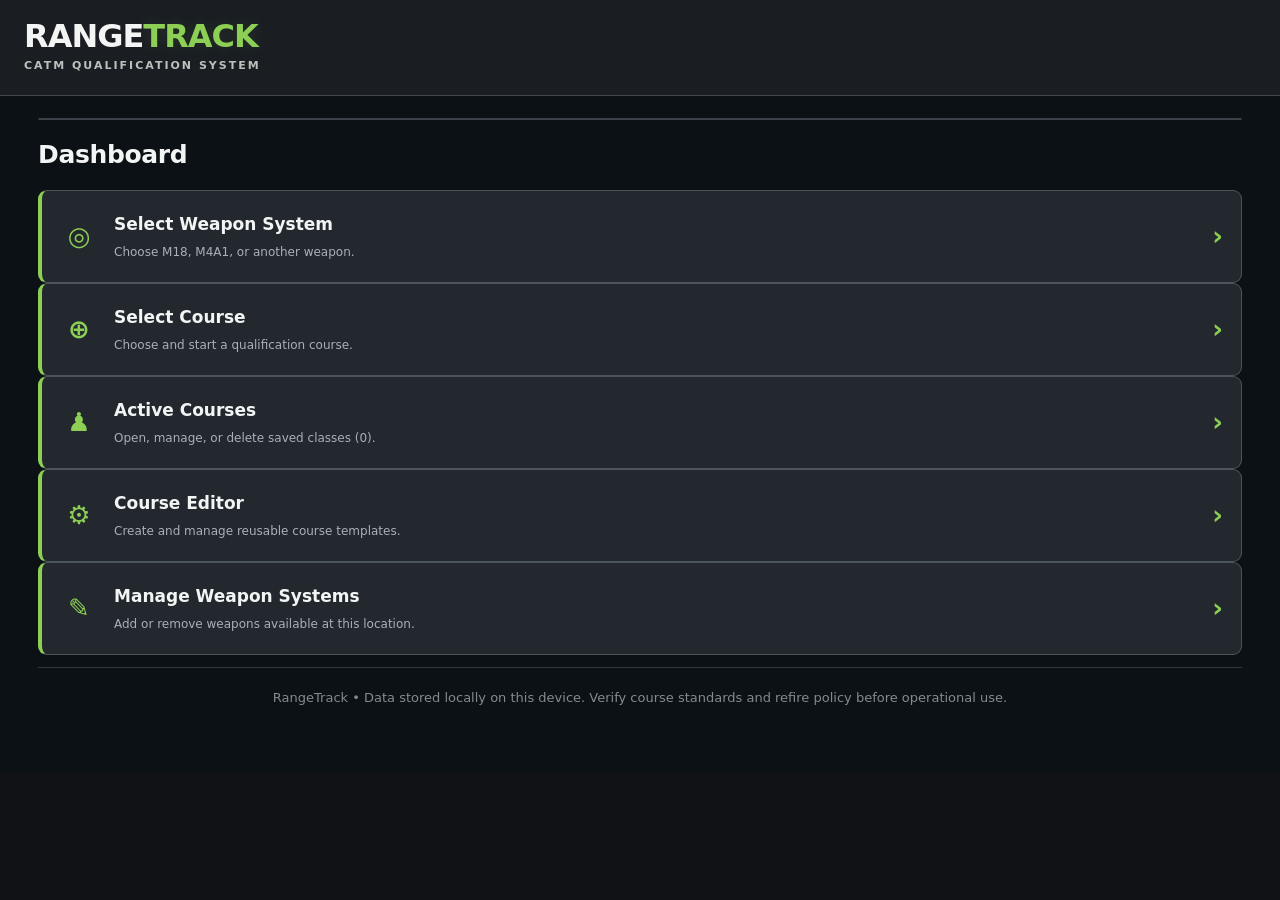
==== index.html @ b876664d "feat: initialize offline app cache after modules load" ====
<!doctype html><html lang="en"><head><meta charset="utf-8"><meta name="viewport" content="width=device-width,initial-scale=1,viewport-fit=cover"><meta name="theme-color" content="#101215"><title>RangeTrack | CATM Qualification System</title><link rel="stylesheet" href="css/main.css">
<link rel="stylesheet" id="rangetrack-export-styles" href="css/exports.css">
</head><body><header class="brand-header"><div class="brand-inner"><div class="brand-text"><h1>RANGE<span>TRACK</span></h1><div class="brand-sub">CATM QUALIFICATION SYSTEM</div></div></div></header><main><div id="nav" class="tabs"></div><div id="app"></div><div class="footer">RangeTrack • Data stored locally on this device. Verify course standards and refire policy before operational use.</div></main><script src="js/core.js"></script>
<script src="js/sessions.js"></script>
<script src="js/dashboard.js"></script>
<script src="js/course-editor.js"></script>
<script src="js/roster.js"></script>
<script src="js/scoring.js"></script>
<script src="js/reports.js"></script>
<script src="js/totals.js"></script>
<script src="js/bootstrap.js"></script></body></html>
---- css/main.css ----
:root{font-family:system-ui,-apple-system,"Segoe UI",sans-serif;color-scheme:dark;--bg:#101215;--surface:#1c2025;--surface2:#252a30;--inset:#121519;--line:#3b4249;--text:#f3f5f4;--muted:#a8b1b7;--olive:#8ccf54;--olive-dark:#12331b;background:var(--bg);color:var(--text)}
*{box-sizing:border-box}
html,body{margin:0;min-height:100%;background:var(--bg);color:var(--text)}
body{font-size:14px;line-height:1.5}
.brand-header{background:#1a1e23;border-bottom:1px solid #41474b;padding:20px 24px}
.brand-inner{max-width:1240px;margin:auto;display:flex;justify-content:space-between;align-items:center}
.brand-text h1{font-size:32px;line-height:1;letter-spacing:-1px;margin:0 0 6px;font-weight:900}
.brand-text h1 span{color:var(--olive)}
.brand-sub{font-size:11px;font-weight:750;letter-spacing:2px;color:#b9c2bc}
main{max-width:1240px;margin:0 auto;padding:22px 18px 45px}
h2{font-size:21px;letter-spacing:-.35px;line-height:1.25;margin:0 0 12px;color:var(--text)}
h3{font-size:16px;margin:14px 0 9px}
p{margin:8px 0 13px}
.muted,.footer{color:var(--muted);font-size:13px}
.small{font-size:12px}.row{display:flex;align-items:center;flex-wrap:wrap;gap:10px}.between{justify-content:space-between}
.grid{display:grid;grid-template-columns:repeat(auto-fit,minmax(160px,1fr));gap:14px}
.panel{background:var(--surface);border:1px solid var(--line);border-radius:10px;padding:20px;margin:0 0 16px;box-shadow:0 4px 18px #0003}
label{font-size:13px;color:#dce2dd;font-weight:650;display:grid;gap:6px}
input,select,textarea{width:100%;min-width:0;background:var(--inset);border:1px solid #515c62;border-radius:7px;color:var(--text);padding:11px;font:inherit;min-height:44px}
input[type=number]{font-variant-numeric:tabular-nums}
input:focus-visible,select:focus-visible,button:focus-visible{outline:2px solid #8cff70;outline-offset:2px}
input::placeholder{color:#7f898d}
button{font:inherit;font-size:13px;font-weight:750;min-height:43px;padding:10px 15px;border-radius:7px;border:1px solid #566064;background:#2b3338;color:var(--text);cursor:pointer}
button:hover:not(:disabled){background:#3a464a}
button.primary,button.active{background:var(--olive);border-color:#93ff80;color:#152012}
button.danger{background:#76383e;border-color:#ac656c;color:#fff}
button:disabled{opacity:.42;cursor:not-allowed}
.tabs{display:flex;gap:0;background:#1b2025;border:1px solid var(--line);border-radius:9px;overflow:hidden;margin-bottom:19px}
.tabs button{flex:1;background:transparent;color:#bec5c5;border:0;border-right:1px solid #343a40;border-radius:0;min-height:48px}
.tabs button:last-child{border-right:0}
.tabs button.active{background:#193922;color:#d4ffcf;border-bottom:3px solid var(--olive)}
.entry,.areaedit{background:#252b30;border:1px solid #40494f;padding:13px;border-radius:8px;margin-top:9px}
.tag{display:inline-block;padding:6px 10px;border-radius:5px;background:#153d20;border:1px solid #36e85b;color:#baffaa;font-size:12px;font-weight:800}
.notice{background:#383224;border:1px solid #786a47;border-radius:8px;padding:12px;font-size:13px;color:#eadbb5}
.dangerarea{border-color:#825157}
.weapons{display:grid;grid-template-columns:repeat(auto-fit,minmax(110px,1fr));gap:9px}
.courses{display:grid;grid-template-columns:repeat(auto-fit,minmax(170px,1fr));gap:9px}
.weapons button,.courses button{min-height:55px}
.selected{outline:2px solid var(--olive);outline-offset:-2px}
.scroll{overflow-x:auto;-webkit-overflow-scrolling:touch}
.scoretable{border-collapse:collapse;min-width:700px;width:100%}
.scoretable th,.scoretable td{border:1px solid #465056;padding:9px;text-align:left}
.scoretable th{background:#30383d}.scoretable td{background:#22282d}
.dynamic th small{display:block;font-size:10px;color:var(--muted)}
.scoretable input{max-width:110px}
.scoretable .cellfield{display:flex;align-items:center;justify-content:space-between;gap:7px;margin:5px 0}
.scoretable .cellfield span{color:var(--muted);font-size:11px}
.scoretable .overall{border-top:1px solid #424a50;margin-top:7px;padding-top:7px}
.calculated{font-weight:750;color:#e9f0d9}
.hint{margin:8px 0}.spacer{height:8px}
.dashboard-title{font-size:25px;margin:4px 0 20px}
.dashboard-section{margin-bottom:12px}
.dashboard-card{display:flex;align-items:center;text-align:left;gap:16px;min-height:93px;width:100%;background:#22282e;border:1px solid #4a565a;border-left:4px solid var(--olive);border-radius:9px;padding:16px 18px;color:var(--text)}
.dashboard-card:hover{background:#2a3238}
.dashboard-card .dash-icon{font-size:26px;color:var(--olive);min-width:38px;text-align:center}
.dashboard-card .dash-copy{flex:1}
.dashboard-card strong{display:block;font-size:17px}
.dashboard-card small{display:block;color:var(--muted);font-size:12px;font-weight:450;margin-top:5px}
.dashboard-card .dash-chevron{font-size:26px;color:var(--olive)}
.dashboard-selection{border-left:3px solid var(--olive);padding-left:12px}
.dashboard-action{width:100%;margin-top:10px}
.score-section{padding:19px 22px 14px;background:#20252b;border-top:3px solid var(--olive)}
.score-head{display:flex;justify-content:space-between;align-items:center;gap:12px;flex-wrap:wrap}
.score-head h2{font-size:25px;margin:0}
.score-head .muted{margin:5px 0 0}
.score-toolbar{display:flex;align-items:end;gap:13px;flex-wrap:wrap;margin:19px 0 9px}
.score-table-choose{flex:1;max-width:470px}
.score-table-choose select{font-size:15px;font-weight:750}
.score-nav{display:flex;align-items:center;justify-content:space-between;gap:10px;margin:11px 0}
.score-nav button{min-width:98px;max-width:170px;flex:1}
.score-nav span{color:#d8dfd8;font-weight:750;text-align:center}
.score-roster{display:grid;gap:10px;margin-bottom:16px}
.scorer-card{border:1px solid #444d53;border-radius:9px;background:#21272d;overflow:hidden;box-shadow:0 3px 12px #0003}
.scorer-person{display:flex;align-items:center;justify-content:space-between;gap:12px;padding:13px 17px;background:#292f35;border-bottom:1px solid #444d53}
.scorer-person strong{font-size:16px;letter-spacing:.02em}
.scorer-meta{font-size:12px;color:#b3bec2;margin-top:3px}
.scorer-status{font-size:11px;font-weight:800;letter-spacing:.04em;white-space:nowrap;padding:5px 9px;border:1px solid;border-radius:5px}
.status-pass{background:#273f30;border-color:#5c8263;color:#c3ecc9}
.status-fail{background:#4c2d34;border-color:#ae646d;color:#ffd3d9}
.status-pending{background:#443c28;border-color:#866f45;color:#f5e2b4}
.scorer-fields{display:grid;grid-template-columns:repeat(auto-fit,minmax(135px,1fr));gap:11px;padding:15px 17px 6px}
.scorer-field{display:grid;gap:7px;font-size:12px;font-weight:750;color:#d5dde0}
.scorer-field input{font-size:21px;text-align:center;min-height:52px;background:#111519;color:#fff;font-weight:800}
.scorer-computed{display:flex;align-items:center;justify-content:center;background:#30373a;border:1px solid #58625f;border-radius:7px;min-height:52px;font-size:20px}
.scorer-metrics{display:flex;gap:12px 25px;flex-wrap:wrap;padding:10px 17px;color:#b2bdc0;font-size:12px}
.scorer-metrics strong{color:#f2f4f2}
.scorer-foot{border-top:1px solid #414a50;padding:11px 17px;display:flex;justify-content:space-between;align-items:center;gap:10px;flex-wrap:wrap;font-size:12px;color:#c5cecc}
.scorer-foot button{min-height:37px}
.refire-details{margin:8px 16px 12px;background:#332d27;border:1px solid #8b7251;border-radius:7px}
.refire-details summary{cursor:pointer;display:flex;align-items:center;justify-content:space-between;color:#f4dcae;padding:11px 13px;font-weight:800}
.refire-details[open] summary{border-bottom:1px solid #6e5c44}
.refire-details .scorer-fields{padding:12px}
.refire-details .scorer-metrics{padding:8px 12px}
.footer{text-align:center;border-top:1px solid #30383d;padding:20px 6px;color:#818c91}
@media(min-width:840px){.score-roster{grid-template-columns:repeat(2,minmax(0,1fr))}.score-section{padding:20px 25px}}
@media(max-width:650px){main{padding:11px 10px 30px}.brand-header{padding:17px 14px}.brand-text h1{font-size:29px}.panel{padding:14px}.tabs button{font-size:12px;padding:9px 5px}.score-section{padding:15px}.score-head h2{font-size:21px}.score-toolbar{display:block}.score-table-choose{max-width:none}.score-nav button{min-width:0;padding:8px 7px}.score-nav span{font-size:12px}.scorer-person{padding:12px}.scorer-person strong{font-size:15px}.scorer-fields{padding:12px 12px 3px;grid-template-columns:repeat(2,minmax(0,1fr));gap:10px}.scorer-field input{font-size:22px;min-height:54px}.scorer-metrics{padding:9px 12px}.scorer-foot{padding:11px 12px}.scorer-foot button{width:100%}}
@media(max-width:360px){.scorer-fields{grid-template-columns:1fr}.scorer-status{font-size:10px}}
@media print{body{background:#fff;color:#171b1f}.brand-header,.footer,.tabs{display:none!important}main{max-width:none;padding:0}#app{display:block!important}.panel{box-shadow:none}.export-controls{display:none!important}#printReport{background:#fff;color:#171b1f!important} @page{size:landscape;margin:10mm}}


/* V25 scoring table layout: real table on desktop, compact score rows on phones. */
.score-section{padding:16px 20px}
.score-toolbar{display:flex;align-items:end;justify-content:space-between;flex-wrap:wrap;gap:12px;margin:13px 0 4px}
.score-table-choose{width:min(360px,100%)}
.score-summary{display:flex;gap:18px;align-items:center;color:#b8c2c2;font-size:12px}
.score-summary strong{font-size:19px;color:#eff4e7;margin-right:4px}
.score-table-panel{padding:0;overflow:hidden}
.score-table-heading{display:flex;gap:12px;justify-content:space-between;align-items:center;background:#252b31;padding:15px 17px;border-bottom:1px solid #434b52}
.score-table-heading strong{font-size:16px}.score-table-heading span{font-size:12px;color:#b2bec0}
.score-table-scroll{overflow-x:auto;-webkit-overflow-scrolling:touch}
.range-scoring-table{width:100%;border-collapse:collapse;border-spacing:0;min-width:780px}
.range-scoring-table thead{background:#30363b}
.range-scoring-table th{text-align:center;padding:11px 9px;white-space:nowrap;font-size:12px;color:#dbe2de;font-weight:750;border-bottom:1px solid #4a5257}
.range-scoring-table th:first-child{text-align:left;min-width:158px}
.range-scoring-table td{padding:10px 8px;text-align:center;border-bottom:1px solid #3e474c;vertical-align:middle}
.range-scoring-table tbody tr:nth-child(even){background:#242a30}
.range-scoring-table tbody tr:last-child td{border-bottom:0}
.score-person-cell{text-align:left!important;min-width:148px}
.score-person-cell strong{display:block;color:#f5f7f4;font-size:13px}
.score-person-cell small,.score-course-cell small{display:block;font-size:11px;color:#aab7bc;margin-top:3px}
.score-area-cell{min-width:85px}
.table-field{display:block}
.table-field .mobile-area-label{display:none}
.table-field input{max-width:86px;width:100%;min-height:45px;padding:8px 5px;text-align:center;font-size:19px;font-weight:800}
.table-field .scorer-computed{min-height:45px;padding:7px}
.score-hits-cell{font-size:15px;color:#f6f8ef}
.score-result-cell{min-width:105px}
.score-result-cell .scorer-status{display:inline-block;padding:5px 8px}
.effective-result{font-size:10px;color:#aebbbb;margin-top:6px}
.effective-result strong{color:#dce8d5}
.score-course-cell strong{font-size:12px;color:#e8ede4}
.score-actions-cell{min-width:143px}
.remedial-button{font-size:11px;padding:7px 9px;min-height:35px;white-space:nowrap}
.refire-details{margin:9px 0 0;text-align:left;width:min(330px,100%);min-width:175px}
.refire-field-grid{display:grid;grid-template-columns:repeat(2,minmax(0,1fr));gap:9px;padding:10px}
.refire-field-grid input{max-width:100%;min-width:0;font-size:18px;min-height:42px;text-align:center}
.refire-details .scorer-metrics{font-size:11px;display:flex;gap:7px}
.score-bottom .muted{margin-top:8px}
@media(max-width:700px){
 .score-toolbar{align-items:stretch}
 .score-summary{width:100%;justify-content:space-between;background:#252b30;border-radius:7px;padding:9px 12px;gap:5px}
 .score-table-scroll{overflow:visible}
 .range-scoring-table{display:block;min-width:0;width:100%}
 .range-scoring-table thead{display:none}
 .range-scoring-table tbody{display:grid;gap:9px;padding:10px}
 .range-scoring-table tbody tr{display:grid;grid-template-columns:repeat(2,minmax(0,1fr));gap:0;overflow:hidden;border:1px solid #424c52;border-radius:8px;background:#242a30!important}
 .range-scoring-table td{display:block;border:0;text-align:left;padding:9px 10px;min-width:0}
 .range-scoring-table .score-person-cell{grid-column:1/-1;min-width:0;background:#30363c;border-bottom:1px solid #465057;padding:10px 12px}
 .score-person-cell strong{font-size:15px}
 .score-person-cell small{font-size:12px}
 .range-scoring-table .score-area-cell{min-width:0;padding:10px 7px 2px}
 .range-scoring-table .score-area-cell:nth-child(even){padding-left:12px}
 .range-scoring-table .score-area-cell:nth-child(odd){padding-right:12px}
 .table-field .mobile-area-label{display:block;margin-bottom:5px;font-size:11px;color:#c5d0d0;min-height:16px}
 .table-field input{max-width:none;width:100%;min-height:49px;font-size:21px}
 .range-scoring-table .score-hits-cell,.range-scoring-table .score-result-cell{padding:8px 12px;border-top:1px solid #374248}
 .score-hits-cell:before,.score-result-cell:before{content:attr(data-label);display:block;color:#9daeb5;font-size:10px;font-weight:650;margin-bottom:3px}
 .range-scoring-table .score-course-cell{grid-column:1/-1;border-top:1px solid #374248}
 .range-scoring-table .score-actions-cell{grid-column:1/-1;border-top:1px solid #454e54;padding:8px 12px}
 .score-actions-cell:empty{display:none}
 .remedial-button{width:auto;min-width:170px}
 .refire-details{min-width:0;width:100%;margin-top:3px}
 .refire-field-grid{grid-template-columns:repeat(2,minmax(0,1fr))}
 .score-table-panel{background:#1b2025}
 .score-table-heading{padding:11px 12px}
 .score-table-heading span{font-size:11px}
}


/* V25 Tactical Lime accent polish. Charcoal surfaces remain unchanged. */
:root{--accent:#8ccf54;--accent-soft:#c3e8a1;--accent-glow:rgba(140,207,84,.17)}
.brand-text h1 span{color:var(--accent);text-shadow:0 0 14px rgba(140,207,84,.12)}
button.primary,button.active{background:var(--accent);border-color:#addf84;color:#172112}
button.primary:hover:not(:disabled){background:#a1db6e;box-shadow:0 0 0 2px rgba(140,207,84,.12)}
.tabs button.active{background:#283c25;color:#d7efc0;border-bottom:3px solid var(--accent)}
.tag{background:#273b25;border-color:#6eac48;color:#cdf0b0}
.dashboard-card{border-left-color:var(--accent)}
.dashboard-card .dash-icon,.dashboard-card .dash-chevron{color:var(--accent)}
.scorer-field input:focus,.table-field input:focus{border-color:var(--accent);box-shadow:0 0 0 2px rgba(140,207,84,.16)}
.score-section{border-top-color:var(--accent)}
.score-nav button.primary{background:var(--accent)}
.score-summary strong{color:#c3e8a1}
.score-table-heading strong{color:#c6e9a8}
button:focus-visible,input:focus-visible,select:focus-visible{outline-color:var(--accent)}
@media print{.report-preview,#printReport{box-shadow:none!important;text-shadow:none!important}}

/* V25.3: purpose-built dense class scoring grid, not the old responsive shooter cards */
.score-grid-header{padding:16px 20px 12px}
.score-grid-header .score-toolbar{justify-content:space-between;margin:11px 0 12px}
.score-grid-header .score-nav{margin:0;min-width:270px}
.score-nav-compact span{background:#2a3035;border:1px solid #414a50;padding:8px 13px;border-radius:6px;font-weight:850;white-space:nowrap}
.class-score-stats{display:flex;align-items:stretch;gap:18px;border-top:1px solid #414950;padding:12px 0 0;flex-wrap:wrap}
.class-score-stats>div:not(.class-auto-save){display:flex;align-items:baseline;gap:7px}
.class-score-stats b{font-size:20px;color:#8ccf54;line-height:1}
.class-score-stats span{font-size:12px;color:#b1bcc0}
.class-auto-save{margin-left:auto;display:flex;align-items:center;gap:6px;font-size:11px;color:#aab6b5}
.live-save-dot{display:inline-block;width:7px;height:7px;background:#8ccf54;border-radius:50%}
.score-grid-panel{padding:0;overflow:hidden}
.score-grid-title{display:flex;justify-content:space-between;align-items:center;padding:13px 17px;gap:12px;background:#242a30;border-bottom:1px solid #454e53}
.score-grid-title strong{display:block;font-size:16px;color:#f4f7f2}
.score-grid-title small{display:block;font-size:11px;color:#b3bec2;margin-top:3px}
.score-grid-title>span{color:#aabcbe;font-size:12px}
.score-grid-scroll{width:100%;overflow-x:auto;-webkit-overflow-scrolling:touch;overscroll-behavior-inline:contain}
.score-grid-columns,.score-grid-row{display:grid;min-width:var(--score-min-width,790px);align-items:stretch}
.score-grid-columns{background:#32383e;border-bottom:1px solid #525c62}
.score-grid-columns>div{padding:12px 7px;text-align:center;color:#dce5dd;font-size:11px;font-weight:800;display:flex;align-items:center;justify-content:center;line-height:1.2;border-right:1px solid #454e54}
.score-grid-columns>div:first-child{text-align:left;justify-content:flex-start;padding-left:15px}
.score-grid-shooter-group{display:block;background:#1d2227;border:0;border-bottom:1px solid #3d464b;border-radius:0;box-shadow:none;margin:0;padding:0}
.score-grid-shooter-group:nth-child(2n+1){background:#242a2f}
.score-grid-shooter-group:last-child{border-bottom:0}
.score-grid-row>div{min-width:0;border-right:1px solid #343d42;display:flex;align-items:center;justify-content:center;padding:9px 6px}
.score-grid-row>div:last-child{border-right:0}
.score-grid-row .grid-shooter{display:flex;align-items:flex-start;flex-direction:column;justify-content:center;padding-left:15px;gap:3px}
.grid-shooter strong{font-size:13px;color:#f2f5f1;line-height:1.3}
.grid-shooter small{font-size:10px;color:#8a969c;letter-spacing:.02em}
.grid-metadata{font-size:13px;color:#d2dcda}
.grid-input-cell{padding:7px 6px!important}
.grid-score-input{height:45px;min-height:45px;width:100%;max-width:92px;border:1px solid #556265;border-radius:6px;background:#11161a;color:#f3f6f3;font-size:19px;text-align:center;font-weight:800;padding:5px}
.grid-score-input:focus{border-color:#8ccf54;box-shadow:0 0 0 2px #8ccf5440}
.grid-calc{display:flex;align-items:center;justify-content:center;background:#2b3338;border:1px solid #465357;border-radius:6px;min-height:45px;width:100%;color:#dbe6d9;font-size:16px;font-weight:800}
.grid-hits strong{color:#dcecd2;font-size:16px}
.grid-result,.grid-overall{display:flex;flex-direction:column;gap:4px}
.grid-result small,.grid-overall small{font-size:10px;text-align:center;color:#abb9bb;line-height:1.2;overflow-wrap:anywhere}
.grid-result .scorer-status{font-size:10px;padding:5px 6px}
.grid-overall strong{font-size:16px;color:#f0f4f0}
.grid-remedial-bar{background:#1b2025;display:flex;align-items:center;justify-content:flex-end;gap:12px;padding:5px 12px 7px;border-top:1px solid #333c40}
.grid-remedial-bar span{font-size:10px;color:#a9b5b6}
.grid-remedial-bar button{font-size:10px;min-height:29px;padding:5px 10px}
.grid-remedial-bar button:disabled{opacity:.24}
.grid-refire{background:#292b2a;border:0;border-top:1px solid #5d664c;border-radius:0;margin:0;width:100%;min-width:var(--score-min-width,790px)}
.grid-refire summary{cursor:pointer;background:#31362e;display:flex;align-items:center;justify-content:space-between;gap:12px;padding:7px 15px;color:#cce7ad;font-size:12px;font-weight:750}
.grid-refire summary span:last-child{color:#c1c9c1;font-size:11px}
.grid-refire[open] summary{border-bottom:1px solid #495645}
.refire-grid-scroll{overflow:visible}
.score-refire-row{background:#252c29}
.score-refire-row .grid-shooter strong{color:#bfe4a6}
.score-refire-row .grid-overall,.score-refire-row .grid-result{font-size:11px;color:#d1dfca}
.score-grid-caption{font-size:11px;padding:9px 15px;background:#1a1f24;border-top:1px solid #353e44;color:#9faeb2}
.score-grid-bottom .score-nav{max-width:510px;margin:0 auto}
@media(min-width:900px){.score-grid-scroll{overflow-x:auto}.score-grid-header{padding:17px 23px 13px}}
@media(max-width:700px){
 .score-grid-header{padding:14px}
 .score-grid-header .score-toolbar{display:grid;gap:11px}
 .score-grid-header .score-table-choose{width:100%;max-width:none}
 .score-grid-header .score-nav{min-width:0;width:100%;display:flex}
 .class-score-stats{gap:10px;justify-content:space-between}
 .class-auto-save{flex-basis:100%;justify-content:flex-end}
 .score-grid-title{padding:11px 13px}
 .score-grid-scroll{position:relative}
 .score-grid-columns>div{padding:10px 5px;font-size:10px}
 .score-grid-row>div{padding:7px 5px}
 .grid-score-input{height:46px;min-height:46px}
 .score-grid-caption{display:block}
}


/* V25.4 mobile-first scoring: no horizontal scrolling, lane-locked entries. */
.mobile-score-label{display:none}
@media(max-width:700px){
 .score-grid-panel{border-radius:9px;overflow:hidden}
 .score-grid-scroll{overflow-x:hidden!important;overflow-y:visible!important;width:100%!important}
 .score-grid-scroll .score-grid-columns{display:none!important}
 .score-grid-shooter-group{width:100%;min-width:0!important;overflow:hidden;border:1px solid #465057!important;border-radius:8px!important;margin:0 0 8px!important;background:#20262b!important}
 .score-grid-shooter-group:nth-child(odd){background:#242b30!important}
 .score-grid-scroll{padding:8px}
 .score-grid-row,.score-grid-row.score-refire-row{
   min-width:0!important;width:100%!important;display:grid!important;
   grid-template-columns:repeat(4,minmax(0,1fr))!important;
   gap:0!important;align-items:stretch!important
 }
 .score-grid-row>div{min-width:0!important;border-right:0!important}
 .score-grid-row .grid-shooter{
   grid-column:1/-1!important;display:flex!important;flex-direction:row!important;
   align-items:baseline!important;justify-content:space-between!important;
   gap:8px!important;padding:8px 10px!important;background:#30373d!important;
   border-bottom:1px solid #454f55!important
 }
 .grid-shooter strong{font-size:13px!important;font-weight:850!important;white-space:normal!important}
 .grid-shooter small{font-size:10px!important;white-space:nowrap!important;color:#b5c1c2!important}
 .score-grid-row .grid-metadata{display:none!important}
 .score-grid-row .grid-input-cell{display:flex!important;flex-direction:column!important;gap:3px!important;padding:7px 3px 6px!important;min-width:0!important}
 .mobile-score-label{display:block!important;min-height:13px;max-width:100%;overflow:hidden;text-overflow:ellipsis;white-space:nowrap;text-align:center;color:#bfcac8;font-weight:750;font-size:10px;letter-spacing:.015em;line-height:1.25}
 .grid-score-input{width:100%!important;max-width:none!important;min-width:0!important;
  height:43px!important;min-height:43px!important;font-size:18px!important;padding:4px 2px!important;
  border-radius:5px!important;-webkit-appearance:none;appearance:textfield}
 .grid-calc{min-height:43px!important;height:43px!important;font-size:16px!important}
 .score-grid-row .grid-hits{
  grid-column:1/span 1!important;grid-row:auto!important;
  padding:5px 4px 6px!important;background:#1b2226;border-top:1px solid #3d474c!important
 }
 .score-grid-row .grid-hits:before{content:"Hits";display:block;color:#a5b3b4;font-size:9px;font-weight:700;margin-bottom:3px}
 .score-grid-row .grid-result{
  grid-column:2/span 2!important;padding:5px 4px 6px!important;
  background:#1b2226;border-top:1px solid #3d474c!important
 }
 .score-grid-row .grid-result:before{content:"Table";display:block;color:#a5b3b4;font-size:9px;font-weight:700;margin-bottom:3px}
 .score-grid-row .grid-overall{
  grid-column:4/span 1!important;padding:5px 4px 6px!important;
  background:#1b2226;border-top:1px solid #3d474c!important
 }
 .score-grid-row .grid-overall:before{content:"Course";display:block;color:#a5b3b4;font-size:9px;font-weight:700;margin-bottom:3px}
 .score-grid-row .grid-hits,.score-grid-row .grid-result,.score-grid-row .grid-overall{
  display:flex!important;flex-direction:column!important;justify-content:center!important;align-items:center!important;gap:3px!important;
  text-align:center!important
 }
 .grid-hits strong,.grid-overall strong{font-size:14px!important}
 .grid-result .scorer-status{font-size:10px!important;padding:3px 7px!important;max-width:100%}
 .grid-result small,.grid-overall small{font-size:9px!important;line-height:1.1!important}
 .grid-remedial-bar{min-height:0!important;gap:7px!important;justify-content:flex-end!important;padding:4px 9px!important}
 .grid-remedial-bar:has(button:disabled){display:none!important}
 .grid-remedial-bar span{display:none}
 .grid-remedial-bar button{min-height:31px!important;padding:5px 11px!important}
 .grid-refire{width:100%!important;min-width:0!important;margin:0!important;overflow:hidden}
 .grid-refire summary{font-size:11px!important;padding:8px 10px!important}
 .refire-grid-scroll{width:100%!important;overflow:hidden!important}
 .score-refire-row .grid-shooter{background:#303b32!important}
 .score-refire-row .grid-overall,.score-refire-row .grid-result{font-size:10px!important}
 .score-grid-caption{font-size:10px!important;padding:7px 10px!important}
}
@media(max-width:370px){
 .score-grid-scroll{padding:5px!important}
 .score-grid-row .grid-shooter{padding:8px!important}
 .grid-shooter small{font-size:9px!important}
 .grid-score-input{font-size:17px!important}
 .grid-result .scorer-status{font-size:9px!important}
}


.draft-official{margin:12px 0 6px}
.card-shooter-editor{margin-top:10px;padding:9px 11px;border:1px solid #3b474b;border-radius:7px;background:#1a2024}
.card-shooter-editor summary{cursor:pointer;color:#c7dfa9;font-weight:700}
.card-shooter-editor .grid{margin-top:12px}
.card-export-person{display:flex;align-items:center;gap:12px;padding:11px 9px;border-bottom:1px solid #3a4348}
.card-export-person input{width:19px;min-height:19px;flex:0 0 auto;accent-color:#8ccf54}
.card-export-person span{display:block}.card-export-person small{display:block;color:#acb7bc;font-weight:400}
.card-export-list{margin:12px 0;border:1px solid #3a4348;border-radius:8px;max-height:360px;overflow:auto}
.daf629-print{padding:0!important;display:grid;grid-template-columns:repeat(auto-fit,minmax(295px,1fr));gap:12px}
.daf629-card{background:#fff;color:#141a1b;border:1px solid #151515;border-radius:0;padding:12px;break-inside:avoid;page-break-inside:avoid;font:11px Arial,sans-serif}
.card629-top{display:flex;flex-direction:column;border-bottom:2px solid #222;padding-bottom:7px;margin-bottom:8px}
.card629-top strong{font-size:14px}
.card629-fields{display:grid;grid-template-columns:1fr 1fr;gap:6px 12px}
.card629-field{border-bottom:1px solid #aaa;min-height:31px;display:flex;flex-direction:column;justify-content:space-between;gap:2px}
.card629-field span{font-size:9px;color:#4b4b4b;font-weight:600}
.card629-field strong{font-size:11px;overflow-wrap:anywhere}
.card629-signatures{display:grid;gap:9px;margin:13px 0 9px}
.card629-signatures>div{display:flex;gap:10px;align-items:end;font-size:10px}
.card629-signatures span{flex:1;border-bottom:1px solid #222;min-height:18px}
.card629-disclaimer{font-size:8px;color:#555;border-top:1px solid #aaa;padding-top:5px}
@media print{
 @page{size:letter portrait;margin:8mm}
 .daf629-print{display:grid!important;grid-template-columns:repeat(2,minmax(0,1fr))!important;gap:5mm!important;padding:0!important;background:white!important;color:#111!important}
 .daf629-card{border:1px solid #222!important;padding:8px!important;box-shadow:none!important;color:#111!important;background:#fff!important}
 .daf629-card *{color:#111!important}
}
---- css/exports.css ----
#printReport{background:white;color:#161b20;padding:20px;font:12px Arial,sans-serif;overflow:auto}
#printReport h1{font-size:22px;color:#161b20}#printReport h2{font-size:17px;margin:22px 0 8px}#printReport h3{font-size:15px;margin:14px 0 5px}#printReport h4{font-size:12px;margin:10px 0 4px}
#printReport .export-table{border-collapse:collapse;width:100%;font-size:10px;table-layout:auto}
#printReport .export-table th,#printReport .export-table td{border:1px solid #999;padding:5px;text-align:left;overflow-wrap:anywhere;color:#161b20;background:white}
#printReport .export-table th{background:#e8ebed;font-weight:bold}
#printReport .export-person{break-inside:avoid;page-break-inside:avoid;margin-top:18px}
#printReport .export-footer{font-size:9px;margin-top:20px}
@media print{body{background:white!important;color:black!important}body>header{display:none!important}body>main{display:block!important;background:white!important;padding:0!important;margin:0!important;max-width:none!important}main>#nav,main>.footer{display:none!important}#app{display:block!important;background:white!important;padding:0!important;margin:0!important;max-width:none!important}.export-controls{display:none!important}#printReport{padding:0!important;overflow:visible!important}#printReport .export-table{font-size:9px} @page{size:landscape;margin:10mm}}

/* V23 compact class summary: native table on desktop and printable landscape; cards on phone. */
.report-preview{background:#fff;color:#171d1b;border-radius:9px;padding:12px;overflow:hidden}
.report-heading h2{margin:0 0 5px;font-size:18px;color:#1b231e}.report-heading p{font-size:12px;line-height:1.6;margin:4px 0 10px;color:#252d27}
.report-table-wrap{width:100%;overflow-x:auto;-webkit-overflow-scrolling:touch}
.report-table{border-collapse:collapse;width:100%;font:12px Arial,sans-serif;color:#1d251f}
.report-table th{background:#292d2a;color:#fff;font-weight:bold;white-space:nowrap}
.report-table th,.report-table td{padding:7px 8px;border:1px solid #aeb6b0;text-align:center}
.report-table th:nth-child(2),.report-table td:nth-child(2){text-align:left;font-weight:600}
.report-table tbody tr:nth-child(even){background:#f3f5f3}
.report-table .result-pass{background:#e2f3dd;color:#1c582c;font-weight:bold}.report-table .result-fail{background:#f9dada;color:#9b2525;font-weight:bold}
.report-note{color:#5b625c;font-size:11px;margin:10px 0 0}
#printReport .report-heading h2{font-size:21px}#printReport .report-table{font-size:10px}#printReport .report-note{font-size:9px}
@media screen and (max-width:650px){
 .report-preview{padding:9px}
 .report-table,.report-table tbody,.report-table tr,.report-table td{display:block;width:100%}
 .report-table thead{display:none}
 .report-table tr{border:1px solid #c7cfca;border-radius:8px;overflow:hidden;margin:12px 0;background:white!important}
 .report-table tr td{display:flex;justify-content:space-between;align-items:center;gap:8px;border:0;border-bottom:1px solid #e2e5e2;text-align:right!important;font-weight:500;padding:8px 10px}
 .report-table tr td:last-child{border-bottom:0}
 .report-table td::before{content:attr(data-label);text-align:left;font-weight:700;color:#303a32}
 .report-table tr td:nth-child(2){font-weight:800}
 .report-table .result-pass{background:#e2f3dd}.report-table .result-fail{background:#f9dada}
}
@media print{
 #printReport .report-table,#printReport .report-table tbody,#printReport .report-table tr,#printReport .report-table td{display:revert!important;width:auto!important}
 #printReport .report-table thead{display:table-header-group!important}
 #printReport .report-table tr{border:0!important;margin:0!important;border-radius:0!important}
 #printReport .report-table td{display:table-cell!important;border:1px solid #999!important;padding:5px!important;text-align:center!important}
 #printReport .report-table td::before{display:none!important}
 #printReport .report-table th{color:#fff!important;background:#292d2a!important;-webkit-print-color-adjust:exact;print-color-adjust:exact}
 #printReport .result-pass,#printReport .result-fail{-webkit-print-color-adjust:exact;print-color-adjust:exact}
 #printReport .report-heading{break-after:avoid}#printReport .report-table tr{break-inside:avoid}
}

/* Wallet-size DAF 629 draft. Each side exactly CR80 / ID-1 size 3.375 x 2.125 inches. */
.daf629-print{display:flex!important;flex-direction:column!important;align-items:flex-start!important;gap:.22in!important;padding:12px!important;background:#fff!important;color:#151515!important}
.wallet-pair{display:flex;gap:.12in;align-items:flex-start;justify-content:flex-start;break-inside:avoid;page-break-inside:avoid;margin:0!important}
.wallet-card{box-sizing:border-box!important;width:3.375in!important;height:2.125in!important;min-width:3.375in!important;max-width:3.375in!important;min-height:2.125in!important;max-height:2.125in!important;overflow:hidden!important;flex:none!important;padding:.105in!important;background:#fff!important;color:#141414!important;border:1px solid #333!important;border-radius:0!important;box-shadow:none!important;font:8px/1.15 Arial,Helvetica,sans-serif!important;display:flex;flex-direction:column;break-inside:avoid}
.wallet-card *{box-sizing:border-box}
.wallet-head{display:flex;align-items:center;justify-content:space-between;gap:4px;border-bottom:1px solid #222;padding-bottom:4px;margin-bottom:5px;white-space:nowrap}
.wallet-head strong{font-size:10px;letter-spacing:.2px}
.wallet-head span{font-size:6.5px;letter-spacing:.2px}
.wallet-fields{display:grid;grid-template-columns:1fr 1fr;gap:3px 7px;flex:1;align-content:start}
.wallet-field{display:flex;flex-direction:column;min-width:0;border-bottom:1px solid #aaa;min-height:24px;padding:0 0 2px;justify-content:center}
.wallet-field span{font-size:6.6px;color:#484848;font-weight:700;letter-spacing:.15px}
.wallet-field strong{display:block;overflow-wrap:anywhere;font-size:8.5px;line-height:1.12}
.wallet-front .wallet-field:nth-child(1),.wallet-front .wallet-field:nth-child(4){grid-column:span 2}
.wallet-foot{margin-top:auto;border-top:1px solid #bbb;padding-top:3px;font-size:6px;color:#777;text-align:right;letter-spacing:.25px}
.wallet-official{margin:2px 0 5px}
.wallet-signature{display:flex;flex-direction:column;margin-top:8px;gap:2px}
.wallet-signature span{font-size:6.7px;font-weight:700;letter-spacing:.15px}
.wallet-signature div{height:12px;border-bottom:1px solid #444}
.wallet-back-note{font-size:6px;color:#666;margin-top:7px}
@media screen and (max-width:760px){.daf629-print{overflow-x:auto!important;width:100%!important}.wallet-pair{min-width:6.87in}}
@media print{
 @page{size:letter portrait;margin:.35in}
 html,body{background:#fff!important}
 body>header{display:none!important}
 body>main{display:block!important;padding:0!important;margin:0!important;max-width:none!important;background:#fff!important}
 main>#nav,main>.footer,.export-controls{display:none!important}
 #app{display:block!important;background:#fff!important;margin:0!important;padding:0!important;max-width:none!important}
 #printReport.daf629-print{display:flex!important;flex-direction:column!important;gap:.22in!important;align-items:flex-start!important;padding:0!important;margin:0!important;overflow:visible!important}
 .wallet-pair{display:flex!important;gap:.12in!important;break-inside:avoid!important;page-break-inside:avoid!important}
 .wallet-card{width:3.375in!important;height:2.125in!important;min-width:3.375in!important;max-width:3.375in!important;min-height:2.125in!important;max-height:2.125in!important;page-break-inside:avoid!important;background:white!important;color:black!important}
 .wallet-card *{color:#161616!important}
}


/* RangeTrack development visual refresh: approved charcoal + tactical lime mobile scoring */
:root{--rt-lime:#8CCF54;--rt-bg:#0b1014;--rt-card:#171f24;--rt-card2:#1d272d;--rt-line:#34434a;--rt-muted:#9faeb2}
body{background:#0c1115}
body:has(.rt-score-view){background:radial-gradient(ellipse at 50% -5%,#26362d 0%,#0d1418 52%,#090d11 100%);background-attachment:fixed}
body:has(.rt-score-view) main{max-width:1420px}
body:has(.rt-score-view) #app{min-width:0}
body:has(.rt-score-view) .brand-header{background:linear-gradient(115deg,#121d20,#182522 55%,#0f171b);border-bottom:1px solid #425247}
body:has(.rt-score-view) .brand-header h1{letter-spacing:.065em}
body:has(.rt-score-view) .tabs{margin-bottom:10px}
.rt-score-view{color:#ecf4ee;padding-bottom:100px;display:flex;flex-direction:column;gap:13px}
.rt-course-banner{padding:17px;border:1px solid #415348;border-radius:14px;background:linear-gradient(128deg,#1c2e29,#17232a 58%,#141e22);box-shadow:0 12px 30px #0003;position:relative;overflow:hidden}
.rt-course-banner:after{content:"";position:absolute;right:-80px;top:-100px;width:260px;height:260px;border-radius:50%;pointer-events:none;background:radial-gradient(circle,#8ccf5417,transparent 66%)}
.rt-banner-top,.rt-banner-main,.rt-table-heading,.rt-table-control{display:flex;align-items:center;justify-content:space-between;gap:10px}
.rt-eyebrow{font-size:10px;font-weight:900;color:#a7d88e;letter-spacing:.13em}
.rt-live{display:flex;align-items:center;gap:7px;font-size:10px;letter-spacing:.08em;font-weight:800;color:#bacac3}
.rt-live i{width:7px;height:7px;background:#8ccf54;border-radius:100%;box-shadow:0 0 8px #8ccf54}
.rt-banner-main{margin:15px 0 14px}
.rt-banner-main h2{margin:0;font-size:26px;line-height:1.04;letter-spacing:-.04em;color:#f5f9f4}
.rt-banner-main h2 span{color:var(--rt-lime);font-weight:650}
.rt-banner-main p{font-size:11px;margin:7px 0 0;color:#bac8c5}
.rt-table-counter{white-space:nowrap;font-size:10px;font-weight:900;border:1px solid #7ba764;padding:7px 9px;border-radius:7px;color:#d2ebc1;background:#253927}
.rt-table-control{gap:8px}
.rt-table-control button{border:1px solid #4e6057;border-radius:9px;height:39px;min-width:41px;font-size:21px;font-weight:700;padding:0;color:#e5f0e1;background:#25312d}
.rt-table-control button:disabled{opacity:.3}
.rt-table-control select{flex:1;min-width:0;width:100%;height:39px;border:1px solid #516658;border-radius:9px;background:#101b1c;color:#eff8eb;font-weight:800;font-size:13px;text-align:center;padding:5px 7px}
.rt-stats{display:grid;grid-template-columns:repeat(4,minmax(0,1fr));gap:8px}
.rt-stats>div{padding:13px 5px 11px;text-align:center;background:linear-gradient(180deg,#202d30,#141e24);border:1px solid #3b4c4f;border-radius:11px;box-shadow:0 4px 10px #0003}
.rt-stats small{font-size:9px;font-weight:900;letter-spacing:.035em;color:#bdc7c3;display:block}
.rt-stats strong{display:block;font-size:25px;margin-top:5px;line-height:1.12;color:#f2f6f3}
.rt-stats .rt-lime{color:#8ccf54}.rt-stats .rt-red{color:#ff7479}
.rt-table-shell{background:#141d23;border:1px solid #40514c;border-radius:14px;overflow:hidden;box-shadow:0 10px 28px #0005}
.rt-table-heading{padding:14px 14px 12px;background:linear-gradient(90deg,#1d2c29,#202a30);border-bottom:1px solid #46574e}
.rt-table-heading h3{font-size:19px;letter-spacing:-.025em;margin:4px 0 0;color:#f3f8f2}
.rt-table-heading small{font-size:10px;color:#b5c1ba;text-align:right}
.rt-score-grid{width:100%;overflow-x:auto;-webkit-overflow-scrolling:touch}
.rt-score-columns,.rt-score-person{display:grid!important;grid-template-columns:var(--rt-cols)!important;align-items:stretch;min-width:0}
.rt-score-columns{background:#303c3e;color:#c4d8c8;border-bottom:1px solid #5b6a61}
.rt-score-columns span{padding:11px 3px 9px;text-align:center;font-size:10px;font-weight:900;letter-spacing:.01em;white-space:nowrap;overflow:hidden;text-overflow:ellipsis}
.rt-score-columns span:first-child{text-align:left;padding-left:10px}
.rt-score-person{background:#182228;border-bottom:1px solid #34434b;min-height:56px}
.rt-score-person:nth-child(odd){background:#202b30}
.rt-score-person.rt-selected{background:#293a32!important;box-shadow:inset 3px 0 var(--rt-lime)}
.rt-score-person.rt-refire-row{background:#1e322b!important;border-bottom:2px solid #597b52;box-shadow:inset 3px 0 #8ccf54}
.rt-score-person-name{min-width:0;display:flex;align-items:center;padding:4px 4px 4px 8px}
.rt-score-person-name button{display:block;text-align:left;border:0;background:transparent;color:#f4f8f4;padding:4px 0;width:100%;min-height:42px;min-width:0}
.rt-score-person-name strong{display:block;font-size:12px;font-weight:900;line-height:1.2;overflow:hidden;text-overflow:ellipsis;white-space:nowrap}
.rt-score-person-name small{display:block;margin-top:4px;font-size:9px;font-weight:800;letter-spacing:.07em;color:#91ada1}
.rt-refire-row .rt-score-person-name strong{color:#9edb82}
.rt-score-cell{padding:6px 2px;min-width:0;display:flex;align-items:center;justify-content:center}
.rt-score-input,.rt-score-calc{width:100%;height:39px;min-width:0;max-width:none;border-radius:6px;border:1px solid #4d6262;background:#0e161b;color:#f8fcf8;font-size:16px;font-weight:900;text-align:center;padding:2px;box-sizing:border-box;appearance:textfield}
.rt-score-input::-webkit-outer-spin-button,.rt-score-input::-webkit-inner-spin-button{-webkit-appearance:none;margin:0}
.rt-score-input:focus{outline:2px solid #8ccf54;outline-offset:-1px;background:#15241e}
.rt-score-calc{display:flex;align-items:center;justify-content:center;color:#dceccf;background:#253332}
.rt-score-paper,.rt-score-result{display:flex;align-items:center;justify-content:center;font-size:14px;font-weight:900;color:#eaf4e5}
.rt-status{font-size:11px;font-weight:950;line-height:1;border-radius:5px;border:1px solid #4d5d5c;padding:7px 5px;min-width:25px;text-align:center}
.rt-status.rt-q{color:#a5ed7e;background:#1e412e;border-color:#5b9160}
.rt-status.rt-uq{color:#ff9698;background:#53262d;border-color:#96515a}
.rt-status.rt-e{color:#d4bfff;background:#3c3154;border-color:#806ca7}
.rt-status.rt-empty{color:#a0afaf;background:#243036}
.rt-table-legend{display:flex;flex-wrap:wrap;gap:14px;padding:11px 13px;background:#111a20;font-size:10px;color:#b8c6c1}
.rt-table-legend span{display:flex;gap:5px;align-items:center}
.rt-dot{width:7px;height:7px;border-radius:50%;background:#bbb}.rt-dot.q{background:#8ccf54}.rt-dot.uq{background:#ff7479}.rt-dot.e{background:#b5a0fa}
.rt-empty-state{padding:35px 14px;color:#9aa9a9;text-align:center;font-size:13px}
.rt-sticky-footer{position:fixed;bottom:0;left:0;right:0;z-index:80;background:#0e171bfa;border-top:1px solid #4e654e;display:flex;align-items:stretch;justify-content:space-around;gap:5px;padding:9px max(12px,env(safe-area-inset-right)) calc(9px + env(safe-area-inset-bottom)) max(12px,env(safe-area-inset-left));box-shadow:0 -10px 30px #000b;backdrop-filter:blur(16px)}
.rt-sticky-footer button{position:relative;flex:1;display:flex;flex-direction:column;align-items:center;justify-content:center;gap:3px;border:1px solid #3b4c46;background:#1d2c2b;border-radius:9px;min-height:57px;color:#e2eee1;padding:5px 3px}
.rt-sticky-footer button:disabled{opacity:.38;cursor:default}
.rt-footer-icon{position:relative;display:block;font-size:23px;font-weight:650;line-height:1.0}
.rt-sticky-footer small{font-size:10px;font-weight:900}
.rt-sticky-footer .rt-next-btn:not(:disabled){background:#8ccf54;color:#122117;border-color:#b8ee8e}
.rt-sticky-footer .rt-has-pending{border-color:#8ccf54;background:#2e4430}
.rt-remedial-count{position:absolute;top:-7px;right:-17px;padding:3px 5px;min-width:16px;border-radius:10px;background:#c5ee91;color:#152117;font:900 10px Arial}
.rt-modal-open{overflow:hidden}
.rt-modal-overlay{position:fixed;inset:0;z-index:110;display:flex;align-items:center;justify-content:center;background:#000b;padding:20px}
.rt-modal{background:#1c272b;border:1px solid #64766b;border-radius:17px;color:#e8f1e8;box-shadow:0 18px 60px #000c;width:min(460px,100%);max-height:88dvh;display:flex;flex-direction:column;overflow:hidden}
.rt-modal header{display:flex;align-items:center;justify-content:space-between;padding:16px 18px 12px;border-bottom:1px solid #3f514a}
.rt-modal header small{color:#98d178;font-size:10px;letter-spacing:.12em;font-weight:900}
.rt-modal h3{font-size:21px;margin:4px 0 0}
.rt-modal-close{font-size:17px;min-width:35px;background:#263439}
.rt-modal form{overflow-y:auto;padding:15px 17px}
.rt-modal label{font-size:12px;color:#b9c9c0;display:block;margin:0 0 12px;font-weight:750}
.rt-modal input{width:100%;background:#10191e;border:1px solid #50615d;border-radius:8px;padding:10px;color:#f5f8f6;margin-top:5px}
.rt-modal input:focus{outline:2px solid #8ccf54}
.rt-modal-grid{display:grid;grid-template-columns:1fr 1fr;gap:12px}
.rt-modal footer{display:flex;gap:10px;margin-top:12px}
.rt-modal footer button{flex:1;min-height:44px}
@media(max-width:650px){
 body:has(.rt-score-view) main{padding:9px 9px 30px}
 body:has(.rt-score-view) .brand-header{padding:13px 12px}
 body:has(.rt-score-view) .brand-text h1{font-size:27px}
 .rt-course-banner{padding:13px}
 .rt-banner-main h2{font-size:22px}
 .rt-banner-main p{font-size:10px}
 .rt-stats{gap:5px}
 .rt-stats>div{padding:11px 2px 9px}
 .rt-stats small{font-size:8px}
 .rt-stats strong{font-size:22px}
 .rt-table-heading h3{font-size:17px}
 .rt-score-columns span{font-size:8.5px;padding:10px 2px}
 .rt-score-columns span:first-child{padding-left:7px}
 .rt-score-person-name{padding-left:6px}
 .rt-score-person-name strong{font-size:10.5px}
 .rt-score-person-name small{font-size:8px}
 .rt-score-cell{padding:5px 1px}
 .rt-score-input,.rt-score-calc{height:36px;font-size:14px;padding:1px}
 .rt-score-paper{font-size:12px}
 .rt-status{font-size:9px;padding:6px 2px;min-width:22px}
 .rt-sticky-footer{gap:5px;padding-left:7px;padding-right:7px}
 .rt-sticky-footer small{font-size:9px}
 .rt-modal-overlay{padding:0;align-items:flex-end}
 .rt-modal{width:100%;max-height:90dvh;border-radius:19px 19px 0 0}
}
@media(max-width:370px){.rt-score-columns span{font-size:7.5px}.rt-score-person-name strong{font-size:9.5px}.rt-score-input{font-size:13px}}
@media print{.rt-sticky-footer,.rt-modal-overlay{display:none!important}}
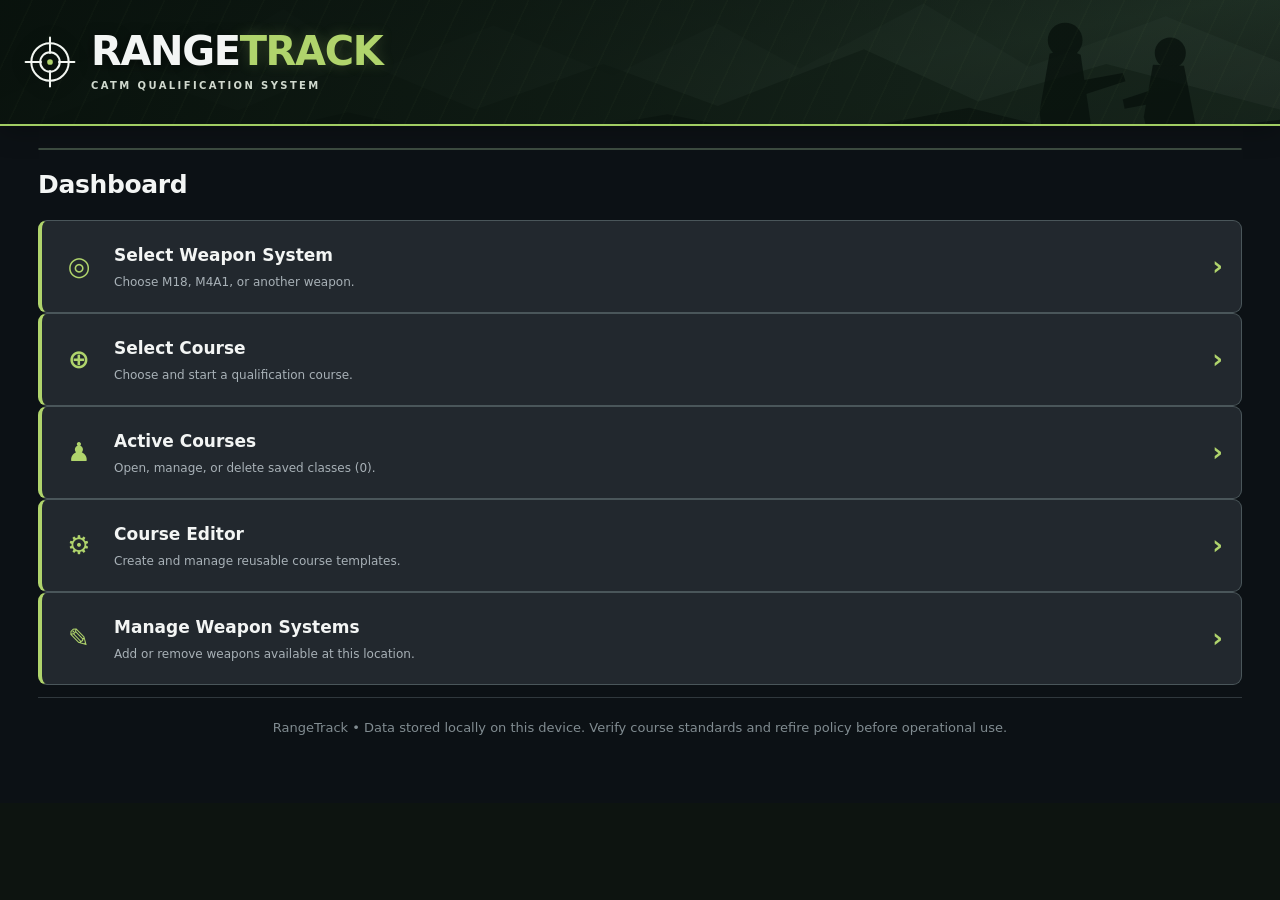
==== commit 09f05a08: "style: match approved RangeTrack tactical header and background" ====
--- a/index.html
+++ b/index.html
@@ -1,6 +1,6 @@
 <!doctype html><html lang="en"><head><meta charset="utf-8"><meta name="viewport" content="width=device-width,initial-scale=1,viewport-fit=cover"><meta name="theme-color" content="#101215"><title>RangeTrack | CATM Qualification System</title><link rel="stylesheet" href="css/main.css">
 <link rel="stylesheet" id="rangetrack-export-styles" href="css/exports.css">
-</head><body><header class="brand-header"><div class="brand-inner"><div class="brand-text"><h1>RANGE<span>TRACK</span></h1><div class="brand-sub">CATM QUALIFICATION SYSTEM</div></div></div></header><main><div id="nav" class="tabs"></div><div id="app"></div><div class="footer">RangeTrack • Data stored locally on this device. Verify course standards and refire policy before operational use.</div></main><script src="js/core.js"></script>
+</head><body><header class="brand-header"><div class="brand-inner"><svg class="brand-mark" viewBox="0 0 64 64" aria-hidden="true" focusable="false"><circle cx="32" cy="32" r="23" fill="none" stroke="currentColor" stroke-width="2.5"/><circle cx="32" cy="32" r="12" fill="none" stroke="currentColor" stroke-width="2.5"/><circle cx="32" cy="32" r="3.5" fill="#b0d46c"/><path d="M32 2v19M32 43v19M2 32h19M43 32h19" stroke="currentColor" stroke-width="2.5" stroke-linecap="round"/></svg><div class="brand-text"><h1>RANGE<span>TRACK</span></h1><div class="brand-sub">CATM QUALIFICATION SYSTEM</div></div></div></header><main><div id="nav" class="tabs"></div><div id="app"></div><div class="footer">RangeTrack • Data stored locally on this device. Verify course standards and refire policy before operational use.</div></main><script src="js/core.js"></script>
 <script src="js/sessions.js"></script>
 <script src="js/dashboard.js"></script>
 <script src="js/course-editor.js"></script>
--- a/css/main.css
+++ b/css/main.css
@@ -355,3 +355,18 @@
  .daf629-card *{color:#111!important}
 }
 
+
+/* Approved RangeTrack tactical header and landscape treatment. Layout and scoring remain unchanged. */
+:root{--bg:#0d1410;--surface:#1b2320;--surface2:#242c27;--inset:#101a13;--line:#3c4b40;--olive:#b0d46c;--accent:#b0d46c;--accent-soft:#d1e9aa;--accent-glow:rgba(176,212,108,.16)}
+html,body{background:#0d1410;color:var(--text)}
+body{background:radial-gradient(ellipse at 50% -10%,rgba(48,75,47,.22),transparent 62%),linear-gradient(180deg,#0d1410,#111915 48%,#0d1410);background-attachment:fixed}
+.brand-header{position:relative;isolation:isolate;overflow:hidden;min-height:126px;display:flex;align-items:center;background:#142219;border-bottom:2px solid #a1cd63;padding:24px 24px;box-shadow:0 5px 25px rgba(0,0,0,.26)}
+.brand-header::before{content:"";position:absolute;inset:0;z-index:-2;background-image:linear-gradient(90deg,rgba(8,17,12,.94) 0%,rgba(10,20,14,.78) 38%,rgba(10,20,14,.22) 100%),url("data:image/svg+xml,%3Csvg%20xmlns%3D%22http%3A%2F%2Fwww.w3.org%2F2000%2Fsvg%22%20viewBox%3D%220%200%201400%20260%22%20preserveAspectRatio%3D%22xMidYMid%20slice%22%3E%0A%3Cdefs%3E%3ClinearGradient%20id%3D%22sky%22%20x1%3D%220%22%20y1%3D%220%22%20x2%3D%221%22%20y2%3D%221%22%3E%3Cstop%20stop-color%3D%22%23111d17%22%2F%3E%3Cstop%20offset%3D%22.6%22%20stop-color%3D%22%2324362a%22%2F%3E%3Cstop%20offset%3D%221%22%20stop-color%3D%22%23151c18%22%2F%3E%3C%2FlinearGradient%3E%3C%2Fdefs%3E%0A%3Crect%20width%3D%221400%22%20height%3D%22260%22%20fill%3D%22url(%23sky)%22%2F%3E%0A%3Cpath%20d%3D%22M0%20170%20110%20120%20190%20145%20310%2072%20412%20139%20540%2090%20670%20145%20785%2088%20875%20137%201010%2066%201125%20135%201275%2080%201400%20130V260H0Z%22%20fill%3D%22%233d5144%22%20opacity%3D%22.24%22%2F%3E%0A%3Cpath%20d%3D%22M0%20213%20160%20148%20260%20183%20392%20128%20520%20182%20660%20132%20785%20178%20945%20116%201070%20173%201210%20132%201400%20182V260H0Z%22%20fill%3D%22%2317261c%22%20opacity%3D%22.72%22%2F%3E%0A%3Cpath%20d%3D%22M0%20230%20150%20200%20250%20215%20380%20185%20540%20220%20730%20187%20870%20215%201060%20180%201210%20217%201400%20193V260H0Z%22%20fill%3D%22%230b150f%22%20opacity%3D%22.8%22%2F%3E%0A%3Cg%20fill%3D%22%2307100c%22%20opacity%3D%22.8%22%20transform%3D%22translate(1140%2064)%22%3E%0A%3Ccircle%20cx%3D%2225%22%20cy%3D%2242%22%20r%3D%2219%22%2F%3E%3Cpath%20d%3D%22M8%2057Q25%2050%2042%2058L53%20133%2044%20172H3L-3%20120Z%22%2F%3E%3Cpath%20d%3D%22M16%2091%2088%2078%2091%2087%2032%20106Z%22%2F%3E%3Cpath%20d%3D%22M14%20164%203%20196%2019%20202%2033%20167%2044%20201%2059%20198%2045%20164Z%22%2F%3E%0A%3Ccircle%20cx%3D%22140%22%20cy%3D%2256%22%20r%3D%2217%22%2F%3E%3Cpath%20d%3D%22M121%2069%20155%2070%20168%20137%20154%20178%20123%20178%20111%20126Z%22%2F%3E%3Cpath%20d%3D%22M127%2094%2088%20107%2090%20117%20144%20107Z%22%2F%3E%3Cpath%20d%3D%22M127%20168%20118%20202%20132%20203%20145%20170%20159%20205%20173%20200%20154%20170Z%22%2F%3E%0A%3C%2Fg%3E%0A%3C%2Fsvg%3E");background-position:center;background-size:cover}
+.brand-header::after{content:"";position:absolute;inset:0;z-index:-1;background:repeating-linear-gradient(115deg,transparent 0 28px,rgba(171,211,113,.025) 29px 30px);pointer-events:none}
+.brand-inner{width:100%;position:relative;z-index:1;justify-content:flex-start;gap:15px}
+.brand-mark{height:52px;width:52px;flex:0 0 52px;color:#f2f6f1;filter:drop-shadow(0 1px 8px rgba(0,0,0,.3))}
+.brand-text h1{font-size:clamp(28px,4vw,40px);line-height:1;letter-spacing:-1.35px;font-weight:900;text-shadow:0 2px 13px #0008}
+.brand-text h1 span{color:#b0d46c;text-shadow:0 0 14px rgba(176,212,108,.23)}
+.brand-sub{color:#d0d9ce;letter-spacing:2.4px;font-size:10px;margin-top:7px}
+@media(max-width:600px){.brand-header{min-height:106px;padding:17px 14px}.brand-inner{gap:10px}.brand-mark{height:40px;width:40px;flex-basis:40px}.brand-text h1{font-size:29px}.brand-sub{font-size:9px;letter-spacing:1.5px}.brand-header::before{background-position:center,right 25% center}}
+@media print{body{background:#fff!important}.brand-header{display:none!important}}
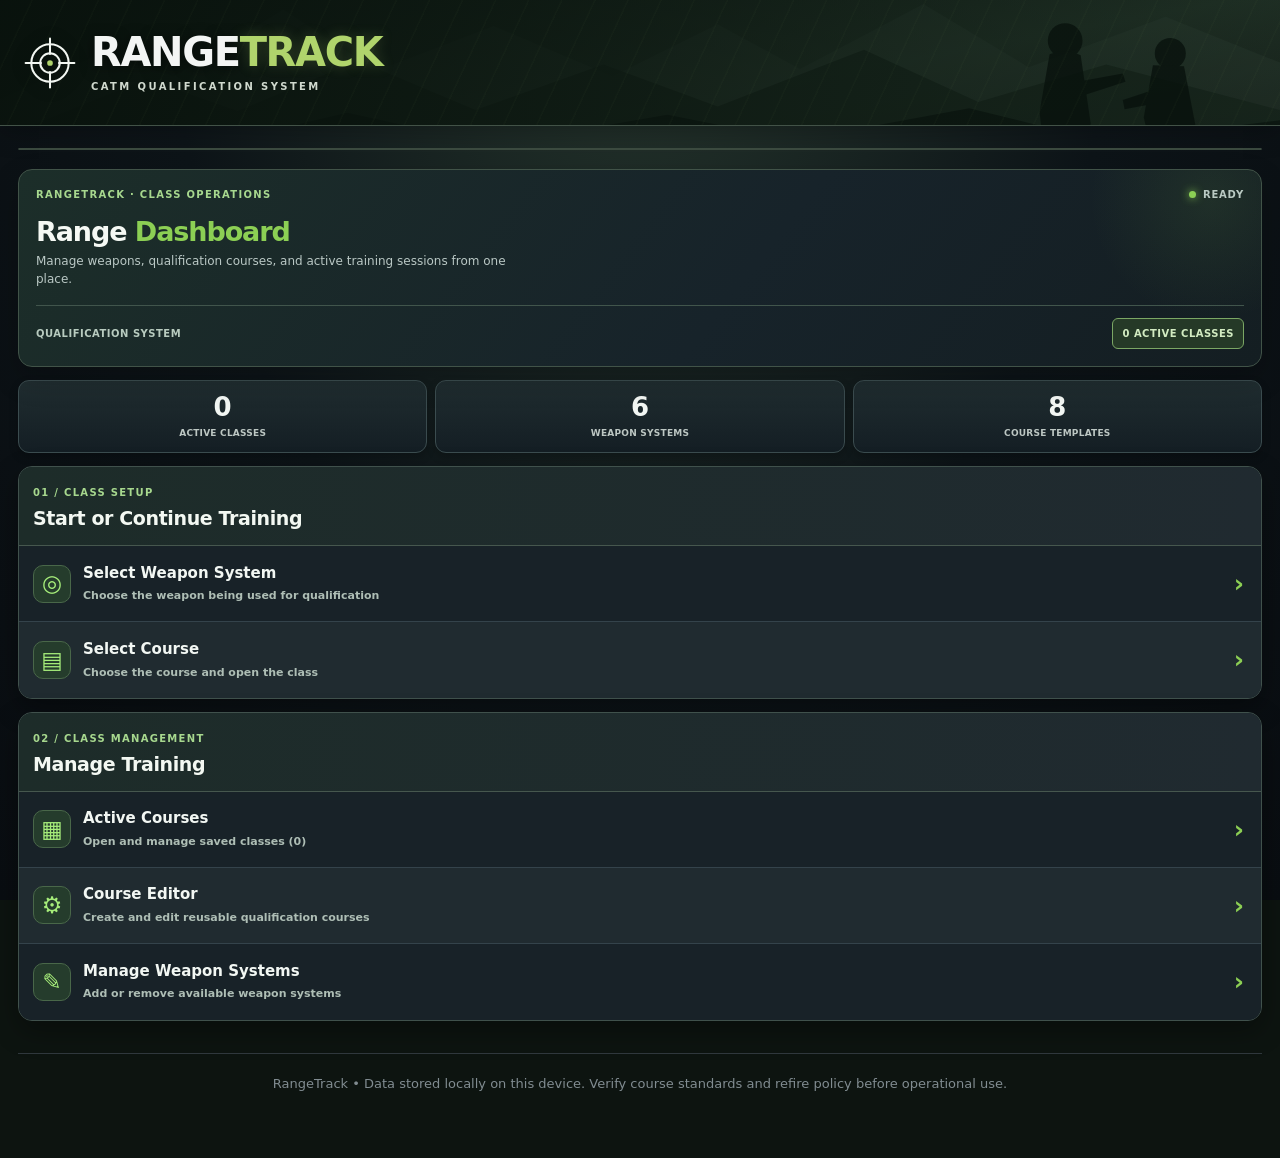
==== commit bae1acfb: "ui: modernize RangeTrack Dashboard to match Scoring" ====
--- a/index.html
+++ b/index.html
@@ -1,11 +1,15 @@
-<!doctype html><html lang="en"><head><meta charset="utf-8"><meta name="viewport" content="width=device-width,initial-scale=1,viewport-fit=cover"><meta name="theme-color" content="#101215"><title>RangeTrack | CATM Qualification System</title><link rel="stylesheet" href="css/main.css">
+<!doctype html><html lang="en"><head><meta charset="utf-8"><meta name="viewport" content="width=device-width,initial-scale=1,maximum-scale=1,user-scalable=no,viewport-fit=cover"><meta name="theme-color" content="#101215"><title>RangeTrack | CATM Qualification System</title><link rel="stylesheet" href="css/main.css">
 <link rel="stylesheet" id="rangetrack-export-styles" href="css/exports.css">
+<link rel="stylesheet" href="css/shooters.css">
+<link rel="stylesheet" href="css/summary.css">
+<link rel="stylesheet" href="css/dashboard.css">
 </head><body><header class="brand-header"><div class="brand-inner"><svg class="brand-mark" viewBox="0 0 64 64" aria-hidden="true" focusable="false"><circle cx="32" cy="32" r="23" fill="none" stroke="currentColor" stroke-width="2.5"/><circle cx="32" cy="32" r="12" fill="none" stroke="currentColor" stroke-width="2.5"/><circle cx="32" cy="32" r="3.5" fill="#b0d46c"/><path d="M32 2v19M32 43v19M2 32h19M43 32h19" stroke="currentColor" stroke-width="2.5" stroke-linecap="round"/></svg><div class="brand-text"><h1>RANGE<span>TRACK</span></h1><div class="brand-sub">CATM QUALIFICATION SYSTEM</div></div></div></header><main><div id="nav" class="tabs"></div><div id="app"></div><div class="footer">RangeTrack • Data stored locally on this device. Verify course standards and refire policy before operational use.</div></main><script src="js/core.js"></script>
 <script src="js/sessions.js"></script>
 <script src="js/dashboard.js"></script>
 <script src="js/course-editor.js"></script>
 <script src="js/roster.js"></script>
 <script src="js/scoring.js"></script>
+<script src="js/scoring-navigation.js"></script>
 <script src="js/reports.js"></script>
 <script src="js/totals.js"></script>
 <script src="js/bootstrap.js"></script></body></html>
--- a/css/main.css
+++ b/css/main.css
@@ -329,33 +329,6 @@
 
 
 .draft-official{margin:12px 0 6px}
-.card-shooter-editor{margin-top:10px;padding:9px 11px;border:1px solid #3b474b;border-radius:7px;background:#1a2024}
-.card-shooter-editor summary{cursor:pointer;color:#c7dfa9;font-weight:700}
-.card-shooter-editor .grid{margin-top:12px}
-.card-export-person{display:flex;align-items:center;gap:12px;padding:11px 9px;border-bottom:1px solid #3a4348}
-.card-export-person input{width:19px;min-height:19px;flex:0 0 auto;accent-color:#8ccf54}
-.card-export-person span{display:block}.card-export-person small{display:block;color:#acb7bc;font-weight:400}
-.card-export-list{margin:12px 0;border:1px solid #3a4348;border-radius:8px;max-height:360px;overflow:auto}
-.daf629-print{padding:0!important;display:grid;grid-template-columns:repeat(auto-fit,minmax(295px,1fr));gap:12px}
-.daf629-card{background:#fff;color:#141a1b;border:1px solid #151515;border-radius:0;padding:12px;break-inside:avoid;page-break-inside:avoid;font:11px Arial,sans-serif}
-.card629-top{display:flex;flex-direction:column;border-bottom:2px solid #222;padding-bottom:7px;margin-bottom:8px}
-.card629-top strong{font-size:14px}
-.card629-fields{display:grid;grid-template-columns:1fr 1fr;gap:6px 12px}
-.card629-field{border-bottom:1px solid #aaa;min-height:31px;display:flex;flex-direction:column;justify-content:space-between;gap:2px}
-.card629-field span{font-size:9px;color:#4b4b4b;font-weight:600}
-.card629-field strong{font-size:11px;overflow-wrap:anywhere}
-.card629-signatures{display:grid;gap:9px;margin:13px 0 9px}
-.card629-signatures>div{display:flex;gap:10px;align-items:end;font-size:10px}
-.card629-signatures span{flex:1;border-bottom:1px solid #222;min-height:18px}
-.card629-disclaimer{font-size:8px;color:#555;border-top:1px solid #aaa;padding-top:5px}
-@media print{
- @page{size:letter portrait;margin:8mm}
- .daf629-print{display:grid!important;grid-template-columns:repeat(2,minmax(0,1fr))!important;gap:5mm!important;padding:0!important;background:white!important;color:#111!important}
- .daf629-card{border:1px solid #222!important;padding:8px!important;box-shadow:none!important;color:#111!important;background:#fff!important}
- .daf629-card *{color:#111!important}
-}
-
-
 /* Approved RangeTrack tactical header and landscape treatment. Layout and scoring remain unchanged. */
 :root{--bg:#0d1410;--surface:#1b2320;--surface2:#242c27;--inset:#101a13;--line:#3c4b40;--olive:#b0d46c;--accent:#b0d46c;--accent-soft:#d1e9aa;--accent-glow:rgba(176,212,108,.16)}
 html,body{background:#0d1410;color:var(--text)}
@@ -370,3 +343,23 @@
 .brand-sub{color:#d0d9ce;letter-spacing:2.4px;font-size:10px;margin-top:7px}
 @media(max-width:600px){.brand-header{min-height:106px;padding:17px 14px}.brand-inner{gap:10px}.brand-mark{height:40px;width:40px;flex-basis:40px}.brand-text h1{font-size:29px}.brand-sub{font-size:9px;letter-spacing:1.5px}.brand-header::before{background-position:center,right 25% center}}
 @media print{body{background:#fff!important}.brand-header{display:none!important}}
+
+/* Keep the mobile app at its intended scale without blocking scrolling or taps. */
+@media (pointer:coarse){html,body{touch-action:pan-x pan-y}input,select,textarea{font-size:16px}}
+
+/* Keep scoring controls above the iOS software keyboard. */
+.rt-sticky-footer{bottom:var(--rt-keyboard-inset,0px)}
+body.rt-scoring-keyboard .rt-sticky-footer{padding-bottom:6px}
+.rt-score-input:focus{outline:2px solid #b0d46c;outline-offset:1px;scroll-margin-bottom:110px}
+@media(max-width:700px){body.rt-scoring-keyboard .rt-score-view{padding-bottom:135px}}
+
+/* Five compact scoring actions on narrow phone screens. */
+.rt-sticky-footer .rt-prev-btn{min-width:0}
+@media(max-width:600px){
+ .rt-sticky-footer{gap:3px!important}
+ .rt-sticky-footer>button{min-width:0!important;flex:1 1 0!important;padding:8px 3px!important;font-size:11px!important}
+ .rt-sticky-footer>button small{font-size:10px!important;white-space:nowrap}
+}
+
+/* In-place validation feedback for round limits, above the score grid. */
+.rt-score-warning:not([hidden]){display:block;margin:10px 0;padding:10px 12px;background:#402a22;border:1px solid #ce8c5d;border-radius:8px;color:#ffe2c4;font-size:13px;font-weight:650}
--- a/css/exports.css
+++ b/css/exports.css
@@ -42,40 +42,6 @@
  #printReport .report-heading{break-after:avoid}#printReport .report-table tr{break-inside:avoid}
 }
 
-/* Wallet-size DAF 629 draft. Each side exactly CR80 / ID-1 size 3.375 x 2.125 inches. */
-.daf629-print{display:flex!important;flex-direction:column!important;align-items:flex-start!important;gap:.22in!important;padding:12px!important;background:#fff!important;color:#151515!important}
-.wallet-pair{display:flex;gap:.12in;align-items:flex-start;justify-content:flex-start;break-inside:avoid;page-break-inside:avoid;margin:0!important}
-.wallet-card{box-sizing:border-box!important;width:3.375in!important;height:2.125in!important;min-width:3.375in!important;max-width:3.375in!important;min-height:2.125in!important;max-height:2.125in!important;overflow:hidden!important;flex:none!important;padding:.105in!important;background:#fff!important;color:#141414!important;border:1px solid #333!important;border-radius:0!important;box-shadow:none!important;font:8px/1.15 Arial,Helvetica,sans-serif!important;display:flex;flex-direction:column;break-inside:avoid}
-.wallet-card *{box-sizing:border-box}
-.wallet-head{display:flex;align-items:center;justify-content:space-between;gap:4px;border-bottom:1px solid #222;padding-bottom:4px;margin-bottom:5px;white-space:nowrap}
-.wallet-head strong{font-size:10px;letter-spacing:.2px}
-.wallet-head span{font-size:6.5px;letter-spacing:.2px}
-.wallet-fields{display:grid;grid-template-columns:1fr 1fr;gap:3px 7px;flex:1;align-content:start}
-.wallet-field{display:flex;flex-direction:column;min-width:0;border-bottom:1px solid #aaa;min-height:24px;padding:0 0 2px;justify-content:center}
-.wallet-field span{font-size:6.6px;color:#484848;font-weight:700;letter-spacing:.15px}
-.wallet-field strong{display:block;overflow-wrap:anywhere;font-size:8.5px;line-height:1.12}
-.wallet-front .wallet-field:nth-child(1),.wallet-front .wallet-field:nth-child(4){grid-column:span 2}
-.wallet-foot{margin-top:auto;border-top:1px solid #bbb;padding-top:3px;font-size:6px;color:#777;text-align:right;letter-spacing:.25px}
-.wallet-official{margin:2px 0 5px}
-.wallet-signature{display:flex;flex-direction:column;margin-top:8px;gap:2px}
-.wallet-signature span{font-size:6.7px;font-weight:700;letter-spacing:.15px}
-.wallet-signature div{height:12px;border-bottom:1px solid #444}
-.wallet-back-note{font-size:6px;color:#666;margin-top:7px}
-@media screen and (max-width:760px){.daf629-print{overflow-x:auto!important;width:100%!important}.wallet-pair{min-width:6.87in}}
-@media print{
- @page{size:letter portrait;margin:.35in}
- html,body{background:#fff!important}
- body>header{display:none!important}
- body>main{display:block!important;padding:0!important;margin:0!important;max-width:none!important;background:#fff!important}
- main>#nav,main>.footer,.export-controls{display:none!important}
- #app{display:block!important;background:#fff!important;margin:0!important;padding:0!important;max-width:none!important}
- #printReport.daf629-print{display:flex!important;flex-direction:column!important;gap:.22in!important;align-items:flex-start!important;padding:0!important;margin:0!important;overflow:visible!important}
- .wallet-pair{display:flex!important;gap:.12in!important;break-inside:avoid!important;page-break-inside:avoid!important}
- .wallet-card{width:3.375in!important;height:2.125in!important;min-width:3.375in!important;max-width:3.375in!important;min-height:2.125in!important;max-height:2.125in!important;page-break-inside:avoid!important;background:white!important;color:black!important}
- .wallet-card *{color:#161616!important}
-}
-
-
 /* RangeTrack development visual refresh: approved charcoal + tactical lime mobile scoring */
 :root{--rt-lime:#8CCF54;--rt-bg:#0b1014;--rt-card:#171f24;--rt-card2:#1d272d;--rt-line:#34434a;--rt-muted:#9faeb2}
 body{background:#0c1115}
@@ -83,7 +49,7 @@
 body:has(.rt-score-view) main{max-width:1420px}
 body:has(.rt-score-view) #app{min-width:0}
 body:has(.rt-score-view) .brand-header{background:linear-gradient(115deg,#121d20,#182522 55%,#0f171b);border-bottom:1px solid #425247}
-body:has(.rt-score-view) .brand-header h1{letter-spacing:.065em}
+/* Use the shared RangeTrack header typography on all pages. */
 body:has(.rt-score-view) .tabs{margin-bottom:10px}
 .rt-score-view{color:#ecf4ee;padding-bottom:100px;display:flex;flex-direction:column;gap:13px}
 .rt-course-banner{padding:17px;border:1px solid #415348;border-radius:14px;background:linear-gradient(128deg,#1c2e29,#17232a 58%,#141e22);box-shadow:0 12px 30px #0003;position:relative;overflow:hidden}
@@ -164,7 +130,6 @@
 @media(max-width:650px){
  body:has(.rt-score-view) main{padding:9px 9px 30px}
  body:has(.rt-score-view) .brand-header{padding:13px 12px}
- body:has(.rt-score-view) .brand-text h1{font-size:27px}
  .rt-course-banner{padding:13px}
  .rt-banner-main h2{font-size:22px}
  .rt-banner-main p{font-size:10px}
--- a/css/shooters.css
+++ b/css/shooters.css
@@ -0,0 +1,157 @@
+/* RangeTrack approved tactical Shooters interface */
+.rt-shooters-view{color:#eef3ed;padding-bottom:116px}
+.rt-roster-tabs{display:grid;grid-template-columns:repeat(4,minmax(0,1fr));gap:0;margin:0 0 14px;border:1px solid #3c4947;border-radius:13px;background:#131b20;overflow:hidden}
+.rt-roster-tabs button{display:flex;align-items:center;justify-content:center;flex-direction:column;gap:4px;border:0;border-radius:0;background:transparent;color:#bdc4c9;font-size:12px;font-weight:800;padding:10px 2px;min-height:72px}
+.rt-roster-tabs button.active{background:linear-gradient(135deg,#263b24,#1a2b24);color:#aceb6a;outline:1px solid #80ad42;outline-offset:-1px;border-radius:12px}
+.rt-roster-tabs svg{height:23px;width:23px}
+.rt-shooters-card{background:linear-gradient(180deg,#192125,#101719);border:1px solid #465156;border-radius:17px;overflow:hidden;box-shadow:0 14px 32px #0004}
+.rt-shooters-card-head{padding:17px 15px;display:flex;align-items:center;justify-content:space-between;gap:8px;background:linear-gradient(180deg,#2b3135,#242b2f);border-bottom:1px solid #424b50}
+.rt-roster-heading{display:flex;align-items:center;gap:9px;min-width:0}
+.rt-roster-heading svg{height:30px;width:30px;flex:none;stroke:#f5f7f5}
+.rt-roster-heading h2{margin:0;font-size:24px;font-weight:900;line-height:1.1;color:#f5f7f5}
+.rt-roster-count{border:1px solid #a5e76f;color:#b7f17f;padding:5px 9px;border-radius:8px;font-size:12px;font-weight:850;white-space:nowrap}
+.rt-shooters-body{padding:13px}
+.rt-shooters-stats{display:grid;grid-template-columns:repeat(3,minmax(0,1fr));gap:7px;margin-bottom:12px}
+.rt-shooters-stats>div{min-width:0;display:flex;flex-direction:column;align-items:center;justify-content:center;min-height:78px;gap:2px;border:1px solid #454e52;border-radius:12px;background:linear-gradient(140deg,#2a3134,#1c2529)}
+.rt-shooters-stats strong{font-size:30px;font-weight:900;line-height:1.1;font-variant-numeric:tabular-nums}
+.rt-shooters-stats span{font-size:11px;color:#e2e7e5}
+.rt-stat-assigned strong{color:#a3ed76}.rt-stat-unassigned strong{color:#ffd475}.rt-stat-incomplete strong{color:#ff807f}
+.rt-roster-search{display:flex;align-items:center;gap:9px;padding:0 12px;background:#222a2e;border:1px solid #4e5a60;border-radius:11px;min-height:48px;margin-bottom:11px}
+.rt-roster-search svg{height:21px;width:21px;flex:none;color:#c7d0d3}
+.rt-roster-search input{background:transparent;border:0;min-height:44px;outline:0;padding:8px 0;font-size:16px;font-weight:500;color:#fff}
+.rt-roster-search input:focus{outline:0}
+.rt-roster-table{border:1px solid #485158;border-radius:11px;overflow:hidden;background:#131b1f}
+.rt-roster-columns,.rt-shooter-row{display:grid;grid-template-columns:27px minmax(70px,1fr) 50px 48px;align-items:center;column-gap:5px}
+.rt-roster-columns{background:#2a3135;color:#e2e5e6;font-size:12px;font-weight:800;min-height:42px;padding:0 11px}
+.rt-shooter-row{width:100%;min-height:56px;text-align:left;background:#151d21;color:#f3f4f4;border:0;border-top:1px solid #414b50;border-radius:0;padding:7px 11px;font-size:14px}
+.rt-shooter-row:hover,.rt-shooter-row.selected{background:#26372d}
+.rt-shooter-row:focus-visible{outline:2px solid #a5ee7a;outline-offset:-2px}
+.rt-shooter-row[hidden]{display:none}
+.rt-roster-number{font-weight:800;color:#ebefed}
+.rt-shooter-name{overflow:hidden;text-overflow:ellipsis;white-space:nowrap;font-weight:900}
+.rt-lane-value{text-align:center;color:#b4e894}
+.rt-lane-value b{display:inline-block;min-width:33px;border:1px solid #91d663;background:#233729;border-radius:6px;padding:3px 4px;color:#f4f8ee;text-align:center;font-variant-numeric:tabular-nums}
+.rt-ammo-value{text-align:center;font-weight:850;font-variant-numeric:tabular-nums}
+.rt-roster-empty{font-size:13px;color:#b9c4bf;padding:18px}
+.rt-search-status{color:#bbd0bf;font-size:12px;margin:5px 0 0}
+.rt-search-status:empty{display:none}
+.rt-class-settings{margin-top:16px;border-top:1px solid #3b4547;padding-top:10px}
+.rt-class-settings summary{cursor:pointer;color:#b8d99c;font-size:13px;font-weight:800;padding:8px}
+.rt-class-settings-fields{display:grid;grid-template-columns:minmax(0,1fr);gap:14px;margin:12px 0;width:100%;min-width:0}
+.rt-class-settings-fields label{display:grid;grid-template-columns:minmax(0,1fr);gap:6px;min-width:0;width:100%}
+.rt-class-settings-fields input{display:block;box-sizing:border-box;width:100%;min-width:0;max-width:100%}
+.rt-class-settings .muted{font-size:11px}
+.rt-roster-footer{position:fixed;bottom:0;left:0;right:0;z-index:80;display:grid;grid-template-columns:1.25fr 1fr 1fr;gap:9px;padding:9px max(12px,env(safe-area-inset-right)) calc(9px + env(safe-area-inset-bottom)) max(12px,env(safe-area-inset-left));background:#0e171bfa;border-top:1px solid #4e654e}
+.rt-roster-footer button{min-width:0;min-height:55px;display:flex;align-items:center;justify-content:center;gap:7px;background:#272f33;border:1px solid #576164;border-radius:10px;color:#f0f1f1;font-size:13px;font-weight:800;padding:5px 7px}
+.rt-roster-footer button svg{height:20px;width:20px;flex:none}
+.rt-roster-footer .rt-add-shooter{background:linear-gradient(135deg,#467b2f,#365a28);border-color:#8dd057;color:white}
+.rt-roster-footer button:disabled{opacity:.42}
+.rt-roster-more-menu{position:fixed;z-index:90;bottom:calc(82px + env(safe-area-inset-bottom));right:12px;width:min(280px,calc(100% - 24px));padding:11px;background:#253036;border:1px solid #74936d;border-radius:13px;box-shadow:0 14px 40px #000a}
+.rt-roster-more-menu[hidden]{display:none}
+.rt-roster-more-menu strong{display:block;font-size:12px;color:#bbe89d;margin:2px 5px 8px}
+.rt-roster-more-menu button{display:block;width:100%;text-align:left;min-height:42px;margin:2px 0;background:#172125;border:1px solid #46544b}
+.rt-roster-more-menu .rt-clear-roster{color:#ffb7b4;border-color:#795254}
+.rt-shooters-view .sr-only{position:absolute;width:1px;height:1px;padding:0;margin:-1px;overflow:hidden;clip:rect(0,0,0,0);white-space:nowrap;border:0}
+@media(min-width:750px){.rt-roster-footer{left:50%;transform:translateX(-50%);max-width:700px;border:1px solid #4e654e;border-bottom:0;border-radius:15px 15px 0 0}.rt-roster-more-menu{right:max(12px,calc((100vw - 700px)/2))}.rt-roster-columns,.rt-shooter-row{grid-template-columns:40px minmax(160px,1fr) 90px 90px}.rt-shooters-stats>div{min-height:95px}}
+@media(max-width:390px){.rt-roster-tabs button{font-size:10px}.rt-roster-heading h2{font-size:21px}.rt-shooters-body{padding:10px}.rt-shooters-stats{gap:4px}.rt-shooters-stats strong{font-size:25px}.rt-shooters-stats span{font-size:9px}.rt-roster-columns,.rt-shooter-row{grid-template-columns:19px minmax(70px,1fr) 40px 42px;gap:4px;padding-left:7px;padding-right:7px;font-size:12px}.rt-roster-footer{gap:5px;padding-left:7px;padding-right:7px}.rt-roster-footer button{font-size:11px;gap:4px;padding:5px 3px}.rt-roster-footer button svg{width:16px;height:16px}}
+@media print{.rt-roster-footer,.rt-roster-more-menu,.rt-roster-tabs{display:none!important}}
+
+/* iOS Safari gives date inputs an intrinsic minimum width unless explicitly constrained. */
+.rt-shooters-card,.rt-shooters-body,.rt-class-settings,.rt-class-settings-fields,.rt-class-settings-fields label{
+ box-sizing:border-box;min-width:0;max-width:100%;
+}
+.rt-class-settings-fields input[type="date"]{
+ display:block;
+ box-sizing:border-box;
+ inline-size:100%;
+ min-inline-size:0;
+ max-inline-size:100%;
+ width:100%;
+ min-width:0;
+ max-width:100%;
+ overflow:hidden;
+ font-size:16px;
+ padding:10px 8px;
+}
+.rt-class-settings-fields input[type="date"]::-webkit-date-and-time-value{
+ min-width:0;
+ text-align:left;
+}
+
+/* iOS date control: use the same flex column and box sizing as the text fields. */
+.rt-class-settings-fields{
+ display:flex;
+ flex-direction:column;
+ align-items:stretch;
+ width:100%;
+ max-width:100%;
+ min-width:0;
+}
+.rt-class-settings-fields>label{
+ display:flex;
+ flex-direction:column;
+ align-items:stretch;
+ width:100%;
+ max-width:100%;
+ min-width:0;
+ overflow:hidden;
+}
+.rt-class-settings-fields>label>input,
+.rt-class-settings-fields>label>input[type="date"]{
+ display:block;
+ flex:0 1 auto;
+ width:100%;
+ min-width:0;
+ max-width:100%;
+ box-sizing:border-box;
+ margin:0;
+}
+.rt-class-settings-fields input[type="date"]::-webkit-datetime-edit{
+ min-width:0;
+ overflow:hidden;
+}
+
+/* Wrap descriptive roster summary labels without overflowing phone-sized tiles. */
+.rt-shooters-stats>div{padding:7px 3px;box-sizing:border-box;min-height:93px}
+.rt-shooters-stats span{display:block;max-width:100%;text-align:center;line-height:1.25;overflow-wrap:break-word;text-wrap:balance}
+@media(max-width:390px){.rt-shooters-stats>div{min-height:96px}.rt-shooters-stats span{font-size:10px}}
+
+/* Match Shooters panels with the Scoring interface's dark olive/charcoal surfaces. */
+.rt-shooters-card{
+ background:#141d23;
+ border-color:#40514c;
+ border-radius:14px;
+ box-shadow:0 10px 28px #0005;
+}
+.rt-shooters-card-head{
+ background:linear-gradient(90deg,#1d2c29,#202a30);
+ border-bottom-color:#46574e;
+}
+.rt-shooters-stats>div{
+ background:linear-gradient(180deg,#202d30,#141e24);
+ border-color:#3b4c4f;
+ box-shadow:0 4px 10px #0003;
+}
+.rt-roster-table{
+ background:#141d23;
+ border-color:#40514c;
+}
+.rt-roster-columns{
+ background:linear-gradient(90deg,#1d2c29,#202a30);
+ border-bottom:1px solid #46574e;
+}
+.rt-shooter-row{
+ background:#182228;
+ border-top-color:#34434b;
+}
+.rt-shooter-row:nth-child(odd){background:#202b30}
+.rt-shooter-row:hover,
+.rt-shooter-row.selected{
+ background:#293a32;
+}
+.rt-shooter-row.selected{
+ box-shadow:inset 3px 0 #8ccf54;
+}
+.rt-class-settings{
+ border-top-color:#46574e;
+}
--- a/css/summary.css
+++ b/css/summary.css
@@ -0,0 +1,99 @@
+/* Summary page: matches RangeTrack Scoring + Shooters styling. */
+body:has(.rt-summary-view){background:radial-gradient(ellipse at 50% -5%,#26362d 0%,#0d1418 52%,#090d11 100%);background-attachment:fixed}
+body:has(.rt-summary-view) main{max-width:1420px}
+body:has(.rt-summary-view) .brand-header{background:linear-gradient(115deg,#121d20,#182522 55%,#0f171b);border-bottom:1px solid #425247}
+body:has(.rt-summary-view) .tabs{margin-bottom:10px}
+.rt-summary-view{display:flex;flex-direction:column;gap:13px;min-width:0;color:#ecf4ee;padding-bottom:34px}
+.rt-summary-hero{border-radius:14px;border:1px solid #415348;box-shadow:0 12px 30px #0003;overflow:hidden;position:relative;padding:17px;background:linear-gradient(128deg,#1c2e29,#17232a 58%,#141e22)}
+.rt-summary-hero:after{content:"";position:absolute;right:-70px;top:-90px;width:230px;height:230px;border-radius:50%;pointer-events:none;background:radial-gradient(circle,#8ccf5417,transparent 66%)}
+.rt-summary-hero-top,.rt-summary-hero-bottom{display:flex;align-items:center;justify-content:space-between;gap:9px;position:relative;z-index:1}
+.rt-summary-pill{font-size:10px;letter-spacing:.07em;border:1px solid #7ba764;border-radius:7px;color:#d2ebc1;padding:6px 9px;background:#253927;font-weight:900}
+.rt-summary-hero h2{color:#f5f9f4;line-height:1.1;font-size:27px;letter-spacing:-.035em;margin:14px 0 5px}
+.rt-summary-hero h2 span{color:#8ccf54}
+.rt-summary-hero p{margin:0 0 18px;color:#c4d0cb;font-size:12px;overflow-wrap:anywhere}
+.rt-summary-hero p span{color:#729782;padding:0 3px}
+.rt-summary-hero-bottom{font-size:11px;color:#b8cbbf;border-top:1px solid #41554c;padding-top:11px}
+.rt-summary-hero-bottom strong{color:#c6edaa;font-size:11px;text-align:right}
+.rt-summary-stats{display:grid;grid-template-columns:repeat(4,minmax(0,1fr));gap:7px}
+.rt-summary-stats>div{min-width:0;background:linear-gradient(180deg,#202d30,#141e24);border:1px solid #3b4c4f;border-radius:11px;box-shadow:0 4px 10px #0003;text-align:center;padding:11px 3px}
+.rt-summary-stats strong{display:block;color:#f2f6f3;font-size:26px;font-weight:900;line-height:1.15;font-variant-numeric:tabular-nums}
+.rt-summary-stats small{display:block;color:#bdc7c3;font-size:9px;font-weight:900;line-height:1.3;letter-spacing:.025em;margin-top:6px;overflow-wrap:anywhere}
+.rt-summary-stats .rt-summary-green strong{color:#a3ed76}
+.rt-summary-stats .rt-summary-red strong{color:#ff858a}
+.rt-summary-stats .rt-summary-yellow strong{color:#ffd475}
+.rt-summary-shell{border:1px solid #40514c;border-radius:14px;overflow:hidden;background:#141d23;box-shadow:0 10px 28px #0005;min-width:0}
+.rt-summary-heading{padding:14px;background:linear-gradient(90deg,#1d2c29,#202a30);border-bottom:1px solid #46574e;display:flex;justify-content:space-between;align-items:center;gap:10px}
+.rt-summary-heading h3{font-size:19px;letter-spacing:-.02em;color:#f3f8f2;margin:4px 0 0}
+.rt-summary-rate{text-align:right;border:1px solid #587b56;border-radius:8px;background:#22382b;padding:6px 10px}
+.rt-summary-rate strong{display:block;color:#a6ed79;font-size:20px;line-height:1}
+.rt-summary-rate small{display:block;color:#c5d2c4;font-size:9px;font-weight:900;white-space:nowrap;margin-top:4px}
+.rt-summary-columns,.rt-summary-person{display:grid;grid-template-columns:minmax(0,1fr) 58px 94px;align-items:center;gap:8px}
+.rt-summary-columns{background:#293339;font-weight:850;color:#b9cbc1;font-size:10px;letter-spacing:.045em;padding:10px 13px}
+.rt-summary-columns span:nth-child(n+2){text-align:center}
+.rt-summary-person{min-height:64px;padding:10px 13px;background:#182228;border-top:1px solid #34434b}
+.rt-summary-person:nth-child(even){background:#202b30}
+.rt-summary-person-label{min-width:0}
+.rt-summary-person-label strong{display:block;white-space:nowrap;overflow:hidden;text-overflow:ellipsis;color:#f2f7f3;font-size:12px;font-weight:900}
+.rt-summary-person-label small{display:block;margin-top:5px;font-size:9px;font-weight:750;color:#9db8a9;line-height:1.4}
+.rt-summary-progress{text-align:center}
+.rt-summary-progress strong{display:block;color:#f4f7f3;font-size:15px;font-variant-numeric:tabular-nums}
+.rt-summary-progress small{display:block;font-size:9px;color:#9fbbb0;font-weight:800;margin-top:4px}
+.rt-summary-result{border-radius:6px;border:1px solid #52625a;font-size:9px;font-weight:900;letter-spacing:0;padding:8px 3px;text-align:center;overflow-wrap:anywhere}
+.rt-summary-pass{background:#1e412e;border-color:#5b9160;color:#a5ed7e}
+.rt-summary-fail{background:#53262d;border-color:#96515a;color:#ff9698}
+.rt-summary-incomplete{background:#273137;border-color:#52646b;color:#bec9cc}
+.rt-summary-empty{padding:18px;color:#bac9c4;font-size:13px}
+/* Compact one-line qualification results, matching the scoring matrix. */
+.rt-summary-detail-scroll{overflow-x:auto;-webkit-overflow-scrolling:touch;max-width:100%}
+.rt-summary-detail-columns,.rt-summary-detail-row{
+ display:grid;
+ grid-template-columns:minmax(145px,1.5fr) 72px minmax(126px,1.1fr) 85px 92px;
+ min-width:590px;
+ align-items:center;
+ gap:9px;
+ padding:0 13px;
+}
+.rt-summary-detail-columns{
+ min-height:37px;
+ background:#293339;
+ color:#bacdc0;
+ font-size:10px;
+ font-weight:900;
+ letter-spacing:.035em;
+}
+.rt-summary-detail-columns span:nth-child(n+2){text-align:center}
+.rt-summary-detail-row{min-height:57px;border-top:1px solid #34434b;background:#182228}
+.rt-summary-detail-row:nth-child(even){background:#202b30}
+.rt-summary-detail-shooter{min-width:0;padding:8px 0}
+.rt-summary-detail-shooter strong{display:block;min-width:0;overflow:hidden;text-overflow:ellipsis;white-space:nowrap;color:#f2f7f3;font-size:12px;font-weight:900}
+.rt-summary-detail-shooter small{display:block;margin-top:4px;color:#9db8a9;font-weight:800;font-size:9px}
+.rt-summary-detail-equipment{display:block;min-width:0;overflow:hidden;text-overflow:ellipsis;white-space:nowrap;text-align:center;color:#dce6df;font-size:12px;font-weight:750}
+.rt-summary-detail-serial{font-size:11px}
+.rt-summary-detail-score{text-align:center;color:#f2f7f3;font-variant-numeric:tabular-nums;font-size:16px}
+.rt-summary-detail-result{display:block;text-align:center;padding:7px 2px;border:1px solid #52625a;border-radius:6px;font-size:10px;font-weight:900}
+@media(max-width:600px){
+ .rt-summary-detail-columns,.rt-summary-detail-row{grid-template-columns:145px 65px 126px 65px 77px;min-width:518px;gap:6px;padding-left:8px;padding-right:8px}
+ .rt-summary-detail-columns{font-size:9px}
+ .rt-summary-detail-result{font-size:9px}
+}
+.rt-summary-actions>p{color:#b9c9bf;font-size:12px;line-height:1.55;margin:13px 14px}
+.rt-summary-export-buttons{display:grid;grid-template-columns:repeat(2,minmax(0,1fr));gap:10px;margin:0 14px 14px}
+.rt-summary-export-buttons button{width:100%;min-width:0;min-height:48px;border:1px solid #52645e;border-radius:9px;background:#253530;color:#f0f6ed;font-weight:850;padding:8px}
+.rt-summary-export-buttons .rt-summary-export-primary{background:#5b8b40;border-color:#8ed269;color:#fff}
+.rt-summary-manage{border:1px solid #645250;border-radius:13px;overflow:hidden;background:#1b2226}
+.rt-summary-manage>summary{cursor:pointer;min-height:50px;padding:14px;color:#f0d1cc;font-weight:850;list-style-position:inside}
+.rt-summary-manage-content{padding:0 14px 14px;display:grid;grid-template-columns:repeat(2,minmax(0,1fr));gap:12px}
+.rt-summary-manage-content section{border:1px solid #52494a;border-radius:10px;padding:13px;background:#24282a}
+.rt-summary-manage-content h3{font-size:15px;color:#f0d1cc;margin:0 0 7px}
+.rt-summary-manage-content p{font-size:12px;line-height:1.5;color:#c1c4c4}
+.rt-summary-manage-content button{min-height:42px}
+@media(max-width:600px){
+ .rt-summary-stats{gap:4px}.rt-summary-stats>div{padding:10px 2px}
+ .rt-summary-stats strong{font-size:22px}.rt-summary-stats small{font-size:8px}
+ .rt-summary-columns,.rt-summary-person{grid-template-columns:minmax(0,1fr) 44px 82px;gap:5px}
+ .rt-summary-columns{padding:9px 8px;font-size:9px}
+ .rt-summary-person{padding:10px 8px}
+ .rt-summary-result{font-size:8px;padding:8px 1px}
+ .rt-summary-manage-content{grid-template-columns:1fr}
+}
+@media print{.rt-summary-view{display:none!important}}
--- a/css/dashboard.css
+++ b/css/dashboard.css
@@ -0,0 +1,56 @@
+/* Dashboard: RangeTrack tactical UI shared with Scoring, Shooters, Summary. */
+body:has(.rt-dashboard-view){background:radial-gradient(ellipse at 50% -5%,#26362d 0%,#0d1418 52%,#090d11 100%);background-attachment:fixed}
+body:has(.rt-dashboard-view) main{max-width:1420px}
+body:has(.rt-dashboard-view) .brand-header{background:linear-gradient(115deg,#121d20,#182522 55%,#0f171b);border-bottom:1px solid #425247}
+.rt-dashboard-view{color:#ecf4ee;display:flex;flex-direction:column;gap:13px;min-width:0;padding-bottom:32px}
+.rt-dashboard-hero{border:1px solid #415348;border-radius:14px;background:linear-gradient(128deg,#1c2e29,#17232a 58%,#141e22);box-shadow:0 12px 30px #0003;padding:17px;overflow:hidden;position:relative}
+.rt-dashboard-hero:after{content:"";position:absolute;right:-80px;top:-100px;width:260px;height:260px;border-radius:50%;pointer-events:none;background:radial-gradient(circle,#8ccf5417,transparent 66%)}
+.rt-dashboard-hero-top,.rt-dashboard-hero-foot{display:flex;align-items:center;justify-content:space-between;gap:10px;position:relative;z-index:1}
+.rt-dashboard-live{display:inline-flex;align-items:center;gap:7px;color:#bacac3;font-size:10px;font-weight:900;letter-spacing:.08em}
+.rt-dashboard-live i{height:7px;width:7px;background:#8ccf54;border-radius:50%;box-shadow:0 0 8px #8ccf54}
+.rt-dashboard-hero h2{color:#f5f9f4;font-size:27px;line-height:1.1;letter-spacing:-.04em;margin:15px 0 5px}
+.rt-dashboard-hero h2 span{color:#8ccf54}
+.rt-dashboard-hero p{color:#bac8c5;font-size:12px;line-height:1.5;margin:5px 0 17px;max-width:490px}
+.rt-dashboard-hero-foot{border-top:1px solid #41554c;padding-top:12px;color:#b8cbbf;font-size:10px;font-weight:800;letter-spacing:.05em}
+.rt-dashboard-hero-foot strong{font-size:10px;color:#d2ebc1;background:#253927;border:1px solid #7ba764;border-radius:6px;padding:7px 9px;text-align:right}
+.rt-dashboard-stats{display:grid;grid-template-columns:repeat(3,minmax(0,1fr));gap:8px}
+.rt-dashboard-stats>div{background:linear-gradient(180deg,#202d30,#141e24);border:1px solid #3b4c4f;border-radius:11px;box-shadow:0 4px 10px #0003;text-align:center;padding:12px 5px;min-width:0}
+.rt-dashboard-stats strong{display:block;color:#f2f6f3;font-size:26px;font-weight:900;line-height:1.12;font-variant-numeric:tabular-nums}
+.rt-dashboard-stats small{display:block;margin-top:5px;color:#bdc7c3;font-size:9px;font-weight:900;letter-spacing:.025em;overflow-wrap:anywhere}
+.rt-dashboard-shell{border:1px solid #40514c;border-radius:14px;overflow:hidden;background:#141d23;box-shadow:0 10px 28px #0005;min-width:0}
+.rt-dashboard-section-heading{background:linear-gradient(90deg,#1d2c29,#202a30);border-bottom:1px solid #46574e;padding:14px}
+.rt-dashboard-section-heading h3{color:#f3f8f2;font-size:19px;line-height:1.25;letter-spacing:-.02em;margin:5px 0 0}
+.rt-dashboard-card{width:100%;min-width:0;display:flex;align-items:center;gap:12px;padding:17px 14px;text-align:left;border:0;border-bottom:1px solid #34434b;border-radius:0;background:#182228;color:#f2f7f3;min-height:76px}
+.rt-dashboard-card:last-child{border-bottom:0}
+.rt-dashboard-card:nth-of-type(even){background:#202b30}
+.rt-dashboard-card:hover,.rt-dashboard-card:focus-visible{background:#293a32}
+.rt-dashboard-card:focus-visible,.rt-dashboard-choices button:focus-visible,.rt-dashboard-start:focus-visible{outline:2px solid #a5ee7a;outline-offset:-2px}
+.rt-dashboard-card-open{background:#293a32;box-shadow:inset 3px 0 #8ccf54}
+.rt-dashboard-card-icon{flex:0 0 38px;width:38px;height:38px;display:flex;align-items:center;justify-content:center;border-radius:10px;background:#253c2c;border:1px solid #496749;color:#a6ed7a;font-size:23px;font-weight:700}
+.rt-dashboard-card-copy{flex:1;min-width:0}
+.rt-dashboard-card-copy strong{display:block;font-size:15px;font-weight:900;line-height:1.3}
+.rt-dashboard-card-copy small{display:block;color:#aebeb5;font-size:11px;font-weight:550;line-height:1.4;margin-top:5px}
+.rt-dashboard-card-chevron{font-size:25px;color:#8ccf54;min-width:16px;text-align:center}
+.rt-dashboard-expand{background:linear-gradient(180deg,#19272a,#121e22);border-bottom:1px solid #46574e;padding:14px}
+.rt-dashboard-expand h4{color:#d7e6d8;margin:0 0 12px;font-size:13px;font-weight:850}
+.rt-dashboard-choices{display:grid;grid-template-columns:repeat(auto-fit,minmax(110px,1fr));gap:9px}
+.rt-dashboard-course-choices{grid-template-columns:repeat(auto-fit,minmax(160px,1fr))}
+.rt-dashboard-choices button{min-width:0;min-height:50px;background:#222e31;color:#ebf4ed;border:1px solid #475b56;border-radius:9px;padding:11px;font-size:12px;font-weight:800;overflow-wrap:anywhere}
+.rt-dashboard-choices button:hover{background:#304338}
+.rt-dashboard-choices button.rt-dashboard-selected{outline:none;background:#2e452f;border-color:#8ccf54;color:#c9f3b0;box-shadow:inset 0 0 0 1px #8ccf54}
+.rt-dashboard-selection{border-top:1px solid #40554b;margin-top:15px;padding-top:13px}
+.rt-dashboard-selection p{font-size:12px;line-height:1.5;color:#bdcac2;margin:0 0 11px}
+.rt-dashboard-start{width:100%;min-height:51px;border:1px solid #8ed269;border-radius:9px;background:#5b8b40;color:#fff;font-size:14px;font-weight:900;padding:10px 14px;display:flex;justify-content:space-between;align-items:center;gap:8px}
+.rt-dashboard-start:hover{background:#6d9d50}
+.rt-dashboard-start span{font-size:23px}
+.rt-dashboard-help{color:#bac9c4;font-size:12px;line-height:1.5}
+@media(max-width:600px){
+ .rt-dashboard-stats{gap:5px}.rt-dashboard-stats>div{padding:11px 2px}
+ .rt-dashboard-stats strong{font-size:22px}.rt-dashboard-stats small{font-size:8px}
+ .rt-dashboard-hero{padding:13px}.rt-dashboard-hero h2{font-size:24px}
+ .rt-dashboard-card{padding:14px 11px;gap:10px;min-height:72px}
+ .rt-dashboard-card-icon{flex-basis:35px;width:35px;height:35px;font-size:21px}
+ .rt-dashboard-card-copy strong{font-size:14px}
+ .rt-dashboard-card-copy small{font-size:10px}
+}
+@media print{.rt-dashboard-view{display:none!important}}
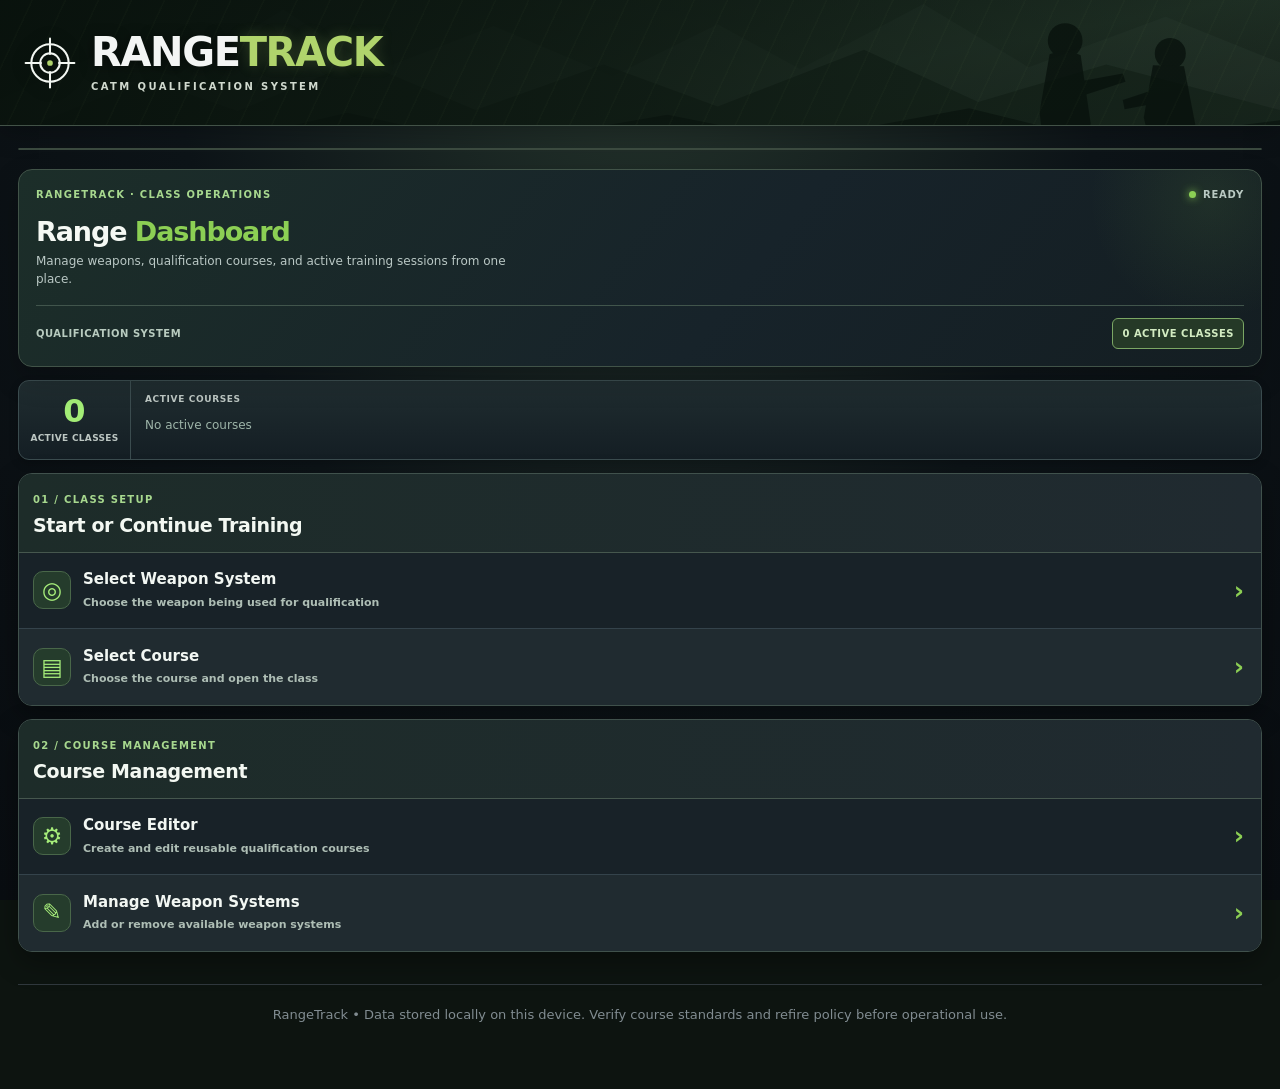
==== commit 54d0b6be: "ui: modernize Course Editor and Weapon Systems pages" ====
--- a/index.html
+++ b/index.html
@@ -3,6 +3,7 @@
 <link rel="stylesheet" href="css/shooters.css">
 <link rel="stylesheet" href="css/summary.css">
 <link rel="stylesheet" href="css/dashboard.css">
+<link rel="stylesheet" href="css/management.css">
 </head><body><header class="brand-header"><div class="brand-inner"><svg class="brand-mark" viewBox="0 0 64 64" aria-hidden="true" focusable="false"><circle cx="32" cy="32" r="23" fill="none" stroke="currentColor" stroke-width="2.5"/><circle cx="32" cy="32" r="12" fill="none" stroke="currentColor" stroke-width="2.5"/><circle cx="32" cy="32" r="3.5" fill="#b0d46c"/><path d="M32 2v19M32 43v19M2 32h19M43 32h19" stroke="currentColor" stroke-width="2.5" stroke-linecap="round"/></svg><div class="brand-text"><h1>RANGE<span>TRACK</span></h1><div class="brand-sub">CATM QUALIFICATION SYSTEM</div></div></div></header><main><div id="nav" class="tabs"></div><div id="app"></div><div class="footer">RangeTrack • Data stored locally on this device. Verify course standards and refire policy before operational use.</div></main><script src="js/core.js"></script>
 <script src="js/sessions.js"></script>
 <script src="js/dashboard.js"></script>
--- a/css/dashboard.css
+++ b/css/dashboard.css
@@ -13,10 +13,20 @@
 .rt-dashboard-hero p{color:#bac8c5;font-size:12px;line-height:1.5;margin:5px 0 17px;max-width:490px}
 .rt-dashboard-hero-foot{border-top:1px solid #41554c;padding-top:12px;color:#b8cbbf;font-size:10px;font-weight:800;letter-spacing:.05em}
 .rt-dashboard-hero-foot strong{font-size:10px;color:#d2ebc1;background:#253927;border:1px solid #7ba764;border-radius:6px;padding:7px 9px;text-align:right}
-.rt-dashboard-stats{display:grid;grid-template-columns:repeat(3,minmax(0,1fr));gap:8px}
-.rt-dashboard-stats>div{background:linear-gradient(180deg,#202d30,#141e24);border:1px solid #3b4c4f;border-radius:11px;box-shadow:0 4px 10px #0003;text-align:center;padding:12px 5px;min-width:0}
-.rt-dashboard-stats strong{display:block;color:#f2f6f3;font-size:26px;font-weight:900;line-height:1.12;font-variant-numeric:tabular-nums}
-.rt-dashboard-stats small{display:block;margin-top:5px;color:#bdc7c3;font-size:9px;font-weight:900;letter-spacing:.025em;overflow-wrap:anywhere}
+.rt-dashboard-active-overview{display:grid;grid-template-columns:112px minmax(0,1fr);gap:0;overflow:hidden;background:linear-gradient(180deg,#202d30,#141e24);border:1px solid #3b4c4f;border-radius:11px;box-shadow:0 4px 10px #0003}
+.rt-dashboard-active-count{display:flex;flex-direction:column;align-items:center;justify-content:center;gap:5px;padding:14px 8px;border-right:1px solid #3b4c4f;min-width:0}
+.rt-dashboard-active-count strong{color:#a3ed76;font-size:32px;font-weight:900;line-height:1;font-variant-numeric:tabular-nums}
+.rt-dashboard-active-count small{font-size:9px;color:#bdc7c3;font-weight:900;letter-spacing:.035em;text-align:center}
+.rt-dashboard-active-courses{padding:12px 14px;min-width:0;display:flex;flex-direction:column;gap:5px}
+.rt-dashboard-active-courses>span{font-size:9px;color:#bdc7c3;font-weight:900;letter-spacing:.07em}
+.rt-dashboard-active-courses>p{margin:5px 0 0;color:#9eb5a9;font-size:12px}
+.rt-dashboard-active-course{width:100%;display:flex;flex-wrap:wrap;align-items:center;gap:4px 8px;min-width:0;padding:8px 5px;text-align:left;background:transparent;border:0;border-radius:7px;color:#f2f6f3;cursor:pointer}
+.rt-dashboard-active-course+.rt-dashboard-active-course{border-top:1px solid #34434b}
+.rt-dashboard-active-course:hover,.rt-dashboard-active-course:focus-visible{background:#293a32}
+.rt-dashboard-active-course:focus-visible{outline:2px solid #a5ee7a;outline-offset:-2px}
+.rt-dashboard-active-course strong{color:#f2f6f3;font-size:13px;font-weight:850;overflow-wrap:anywhere;min-width:0}
+.rt-dashboard-active-course small{color:#a7d88e;font-size:10px;font-weight:750}
+.rt-dashboard-active-arrow{margin-left:auto;color:#8ccf54;font-size:22px;line-height:1}
 .rt-dashboard-shell{border:1px solid #40514c;border-radius:14px;overflow:hidden;background:#141d23;box-shadow:0 10px 28px #0005;min-width:0}
 .rt-dashboard-section-heading{background:linear-gradient(90deg,#1d2c29,#202a30);border-bottom:1px solid #46574e;padding:14px}
 .rt-dashboard-section-heading h3{color:#f3f8f2;font-size:19px;line-height:1.25;letter-spacing:-.02em;margin:5px 0 0}
@@ -45,8 +55,10 @@
 .rt-dashboard-start span{font-size:23px}
 .rt-dashboard-help{color:#bac9c4;font-size:12px;line-height:1.5}
 @media(max-width:600px){
- .rt-dashboard-stats{gap:5px}.rt-dashboard-stats>div{padding:11px 2px}
- .rt-dashboard-stats strong{font-size:22px}.rt-dashboard-stats small{font-size:8px}
+ .rt-dashboard-active-overview{grid-template-columns:92px minmax(0,1fr)}
+ .rt-dashboard-active-count strong{font-size:28px}
+ .rt-dashboard-active-courses{padding:11px 10px}
+ .rt-dashboard-active-course strong{font-size:12px}
  .rt-dashboard-hero{padding:13px}.rt-dashboard-hero h2{font-size:24px}
  .rt-dashboard-card{padding:14px 11px;gap:10px;min-height:72px}
  .rt-dashboard-card-icon{flex-basis:35px;width:35px;height:35px;font-size:21px}
--- a/css/management.css
+++ b/css/management.css
@@ -0,0 +1,79 @@
+/* Course Editor and Weapon Systems: shared tactical RangeTrack surfaces. */
+body:has(.rt-config-view){background:radial-gradient(ellipse at 50% -5%,#26362d 0%,#0d1418 52%,#090d11 100%);background-attachment:fixed}
+body:has(.rt-config-view) main{max-width:1420px}
+body:has(.rt-config-view) .brand-header{background:linear-gradient(115deg,#121d20,#182522 55%,#0f171b);border-bottom:1px solid #425247}
+.rt-config-view{color:#ecf4ee;min-width:0;display:flex;flex-direction:column;gap:13px;padding-bottom:32px}
+.rt-config-hero{position:relative;overflow:hidden;background:linear-gradient(128deg,#1c2e29,#17232a 58%,#141e22);border:1px solid #415348;border-radius:14px;box-shadow:0 12px 30px #0003;padding:17px}
+.rt-config-hero:after{content:"";position:absolute;right:-80px;top:-100px;width:260px;height:260px;border-radius:50%;pointer-events:none;background:radial-gradient(circle,#8ccf5417,transparent 66%)}
+.rt-config-hero-top,.rt-config-hero-foot{display:flex;align-items:center;justify-content:space-between;gap:10px;position:relative;z-index:1}
+.rt-config-tag{border:1px solid #7ba764;border-radius:7px;color:#d2ebc1;background:#253927;padding:6px 9px;font-size:10px;font-weight:900;letter-spacing:.06em}
+.rt-config-hero h2{font-size:27px;letter-spacing:-.04em;line-height:1.1;color:#f5f9f4;margin:15px 0 6px}
+.rt-config-hero h2 span{color:#8ccf54}
+.rt-config-hero p{font-size:12px;line-height:1.5;color:#bac8c5;margin:5px 0 17px;max-width:660px}
+.rt-config-hero-foot{border-top:1px solid #41554c;padding-top:11px;font-size:10px;letter-spacing:.05em;font-weight:800;color:#b8cbbf}
+.rt-config-hero-foot strong{color:#c6edaa}
+.rt-config-shell{min-width:0;background:#141d23;border:1px solid #40514c;border-radius:14px;overflow:hidden;box-shadow:0 10px 28px #0005}
+.rt-config-heading{background:linear-gradient(90deg,#1d2c29,#202a30);border-bottom:1px solid #46574e;padding:14px;display:flex;justify-content:space-between;align-items:center;gap:10px}
+.rt-config-heading h3{font-size:19px;letter-spacing:-.02em;color:#f3f8f2;margin:4px 0 0}
+.rt-config-primary,.rt-config-secondary,.rt-config-action,.rt-config-danger,.rt-config-back{min-height:39px;border-radius:8px;padding:8px 12px;font-size:12px;font-weight:850}
+.rt-config-primary{color:#fff;background:#5b8b40;border:1px solid #8ed269}
+.rt-config-primary:hover{background:#6d9d50}
+.rt-config-secondary,.rt-config-action,.rt-config-back{color:#dcecd8;background:#263830;border:1px solid #536f5e}
+.rt-config-secondary:hover,.rt-config-action:hover,.rt-config-back:hover{background:#314b3a}
+.rt-config-danger{background:#352a2d;border:1px solid #87585c;color:#ffb6b8}
+.rt-config-danger:hover{background:#523034}
+.rt-config-view button:focus-visible,.rt-config-view input:focus-visible,.rt-config-view select:focus-visible{outline:2px solid #a5ee7a;outline-offset:2px}
+.rt-config-list{display:flex;flex-direction:column;min-width:0}
+.rt-config-row{display:flex;align-items:center;gap:12px;min-width:0;min-height:74px;padding:13px 14px;background:#182228;border-bottom:1px solid #34434b}
+.rt-config-row:nth-child(even){background:#202b30}
+.rt-config-row:last-child{border-bottom:0}
+.rt-config-row-main{flex:1;min-width:0}
+.rt-config-row-main strong{display:block;color:#f2f7f3;font-size:14px;font-weight:900;overflow-wrap:anywhere}
+.rt-config-row-main small{display:block;margin-top:5px;color:#aac0b3;font-size:11px;line-height:1.45}
+.rt-config-row-actions{display:flex;flex:0 0 auto;gap:6px;align-items:center}
+.rt-config-row-actions button{padding:7px 9px;min-height:35px}
+.rt-config-weapon-icon{width:38px;height:38px;flex:0 0 38px;display:flex;align-items:center;justify-content:center;color:#a6ed7a;background:#253c2c;border:1px solid #496749;border-radius:10px;font-size:24px}
+.rt-config-empty{padding:20px;margin:0;color:#b8c5bd;font-size:13px}
+.rt-config-note{font-size:11px;line-height:1.6;color:#afc4b5;padding:12px 14px;border-top:1px solid #40514c;background:#1b2929}
+.rt-config-content{padding:14px}
+.rt-config-content>p{font-size:12px;color:#b8c8bf;line-height:1.6;margin:0 0 14px}
+.rt-config-content>p:last-child{margin:13px 0 0}
+.rt-config-content label{display:block;color:#d8e6d9;font-size:12px;font-weight:800}
+.rt-config-content input{width:100%;min-width:0;box-sizing:border-box;background:#101b20;border:1px solid #52645d;border-radius:8px;color:#f2f7f3;min-height:45px;margin-top:7px;padding:10px}
+.rt-config-back{align-self:flex-start}
+.rt-config-back:hover{cursor:pointer}
+.rt-config-back:focus-visible{outline:2px solid #a5ee7a}
+.rt-config-backup-actions{display:grid;grid-template-columns:minmax(0,1fr) minmax(0,1fr);align-items:start;gap:12px}
+.rt-config-backup-actions>.rt-config-secondary{min-height:45px}
+.rt-config-backup-actions input[type=file]{font-size:11px;min-height:45px;padding:8px}
+.rt-config-add-weapon{margin-top:12px;width:100%;min-height:45px}
+.rt-config-edit-panel{background:#141d23;border:1px solid #40514c;border-radius:14px;box-shadow:0 10px 28px #0005;margin:0;padding:0 14px 15px;min-width:0}
+.rt-config-edit-panel>.row.between:first-child{margin:0 -14px 14px;padding:14px;background:linear-gradient(90deg,#1d2c29,#202a30);border-bottom:1px solid #46574e;border-radius:13px 13px 0 0}
+.rt-config-edit-panel>.row.between:first-child h2{font-size:19px;color:#f3f8f2;margin:0}
+.rt-config-edit-panel>h3{font-size:16px;color:#c9e5b6;margin:15px 0 10px}
+.rt-config-edit-panel>label{display:block;margin-bottom:14px}
+.rt-config-edit-panel label{color:#d8e6d9;font-size:12px;font-weight:700}
+.rt-config-edit-panel input:not([type=checkbox]),.rt-config-edit-panel select{box-sizing:border-box;background:#101b20;border:1px solid #52645d;color:#f2f7f3;border-radius:8px;min-height:43px;width:100%;min-width:0;margin-top:6px}
+.rt-config-edit-panel .grid{grid-template-columns:repeat(auto-fit,minmax(min(100%,195px),1fr));gap:11px}
+.rt-config-edit-panel .grid>label{min-width:0}
+.rt-config-edit-panel .grid>label.row{background:#1c2a29;border:1px solid #43564d;border-radius:8px;padding:10px;gap:10px}
+.rt-config-edit-panel .grid>label.row input{flex:0 0 20px}
+.rt-config-edit-panel .muted{color:#afc0b7;font-size:12px;line-height:1.6}
+.rt-config-edit-panel .areaedit{background:#1b282c;border:1px solid #42544e;border-radius:10px;padding:13px;margin:10px 0}
+.rt-config-edit-panel .areaedit>.row.between strong{font-size:13px;color:#f2f7f3}
+.rt-config-edit-panel button{min-height:38px}
+.rt-config-edit-panel button:not(.primary):hover{background:#2c4036}
+.rt-config-edit-footer{padding-top:14px}
+.rt-config-edit-footer .primary{background:#5b8b40;color:#fff;border-color:#8ed269}
+@media(max-width:650px){
+ .rt-config-hero{padding:13px}.rt-config-hero h2{font-size:24px}
+ .rt-config-heading{flex-wrap:wrap}.rt-config-heading h3{font-size:17px}
+ .rt-config-row{flex-wrap:wrap;padding:12px 10px;gap:10px}
+ .rt-library-course .rt-config-row-main{flex-basis:100%}
+ .rt-config-row-actions{width:100%}.rt-config-row-actions button{flex:1}
+ .rt-config-weapon-icon{width:35px;height:35px;flex-basis:35px}
+ .rt-config-backup-actions{grid-template-columns:1fr}
+ .rt-config-edit-panel .grid{grid-template-columns:minmax(0,1fr)}
+ .rt-config-edit-panel .areaedit{padding:10px}
+}
+@media print{.rt-config-view{display:none!important}}
